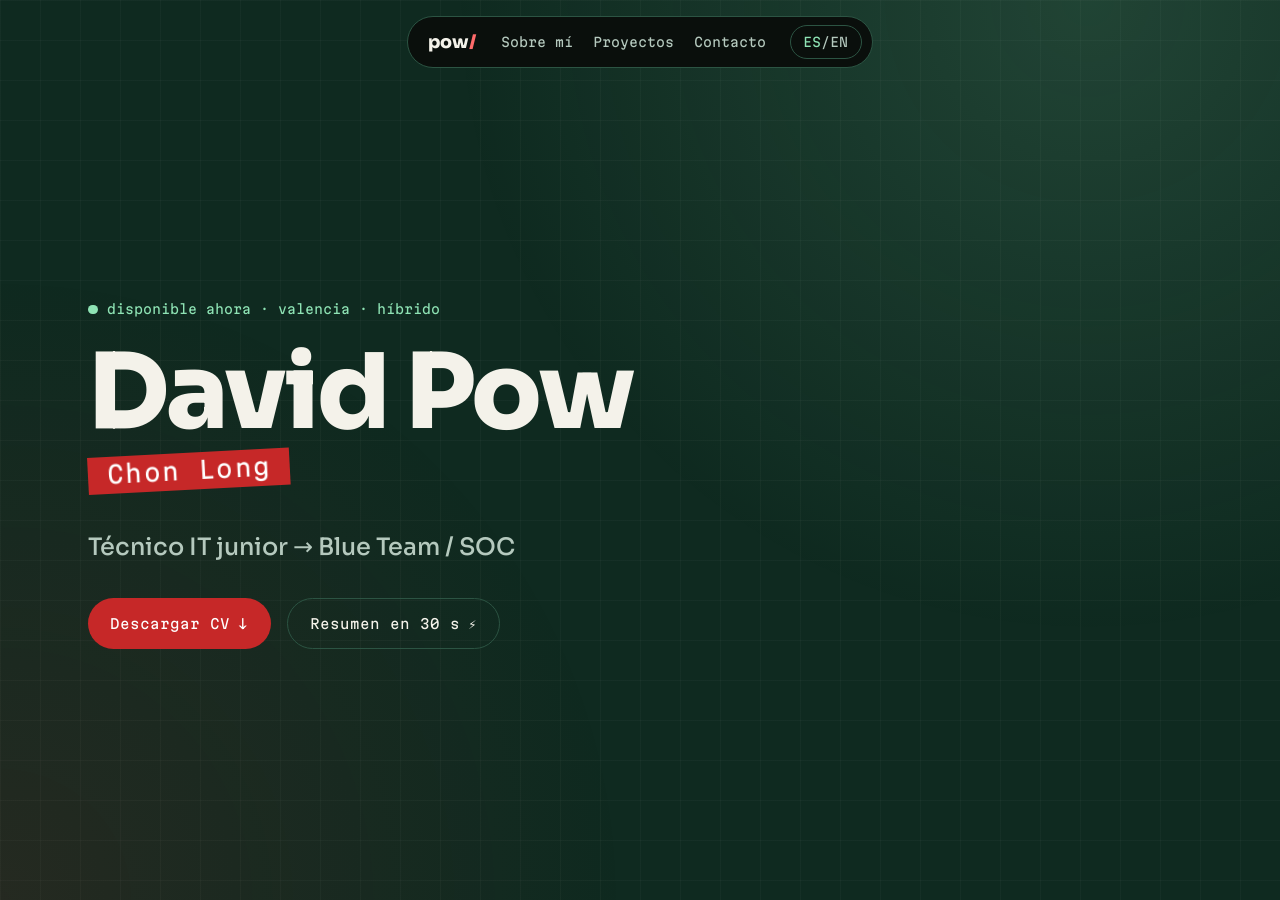
==== index.html @ 7840cd55 "Menú píldora y portada" ====
<!DOCTYPE html>
<html lang="es">
<head>
  <meta charset="utf-8">
  <meta name="viewport" content="width=device-width, initial-scale=1">
  <meta http-equiv="Content-Security-Policy"
        content="default-src 'self'; script-src 'self'; style-src 'self'; img-src 'self' data:; font-src 'self'; connect-src 'none'; object-src 'none'; base-uri 'self'; form-action 'none'; upgrade-insecure-requests">
  <meta name="referrer" content="no-referrer">

  <title>David Pow · Técnico IT junior → Blue Team / SOC</title>
  <meta name="description" content="Técnico IT junior en Valencia. Soporte, Active Directory, Microsoft 365 y copias de seguridad. Formándome en ciberseguridad para Blue Team / SOC.">
  <link rel="canonical" href="https://davidpoww.github.io/">
  <link rel="alternate" hreflang="es" href="https://davidpoww.github.io/">
  <link rel="alternate" hreflang="en" href="https://davidpoww.github.io/en/">

  <link rel="preload" href="/fonts/sora-800.woff2" as="font" type="font/woff2" crossorigin>
  <link rel="stylesheet" href="/css/styles.css">
  <script src="/js/main.js" defer></script>
</head>
<body>
  <a class="skip-link" href="#main">Saltar al contenido</a>
    <header class="site-header" id="top">
    	<nav class="nav" aria-label="Principal">
	  <a class="nav__logo" href="#top" aria-label="Inicio">pow<span>/</span></a>
	  <ul class="nav__links">
            <li><a href="#sobre-mi">Sobre mí</a></li>
            <li><a href="#proyectos">Proyectos</a></li>
            <li><a href="#contacto">Contacto</a></li>
      	  </ul>
      	  <a class="nav__lang" href="/en/" hreflang="en" aria-label="Switch to English">
            <span class="is-active">ES</span>/<span>EN</span>
      	  </a>
    	</nav>
    </header>

  <main id="main">
    <section class="hero" aria-labelledby="hero-title">
      <div class="hero__text">
        <p class="status">
          <span class="status__dot" aria-hidden="true"></span>
          disponible ahora · valencia · híbrido
        </p>

        <h1 class="hero__name" id="hero-title">
          David Pow
          <span class="hero__surname">Chon Long</span>
        </h1>

        <p class="hero__role">
          Técnico IT junior <span aria-hidden="true">→</span><span class="sr-only">, en transición a</span> Blue Team / SOC
        </p>

        <div class="hero__actions">
          <a class="btn btn--primary" href="/assets/cv/CV-David-Pow.pdf" download>
            Descargar CV <span aria-hidden="true">↓</span>
          </a>
          <a class="btn btn--ghost" href="#sobre-mi">
            Resumen en 30 s <span aria-hidden="true">⚡</span>
          </a>
        </div>
      </div>

      <div class="hero__terminal" id="terminal"><!-- Paso 7: fastfetch --></div>
    </section>
  </main>

  <footer></footer>
</body>
</html>
---- css/styles.css ----
/* ===== 1. Tipografías ===== */
@font-face { font-family: "Sora"; src: url("../fonts/sora-500.woff2") format("woff2"); font-weight: 500; font-display: swap; }
@font-face { font-family: "Sora"; src: url("../fonts/sora-700.woff2") format("woff2"); font-weight: 700; font-display: swap; }
@font-face { font-family: "Sora"; src: url("../fonts/sora-800.woff2") format("woff2"); font-weight: 800; font-display: swap; }
@font-face { font-family: "Inter"; src: url("../fonts/inter-400.woff2") format("woff2"); font-weight: 400; font-display: swap; }
@font-face { font-family: "Inter"; src: url("../fonts/inter-600.woff2") format("woff2"); font-weight: 600; font-display: swap; }
@font-face { font-family: "Martian Mono"; src: url("../fonts/martian-mono-400.woff2") format("woff2"); font-weight: 400; font-display: swap; }
@font-face { font-family: "JetBrains Mono"; src: url("../fonts/jetbrains-mono-400.woff2") format("woff2"); font-weight: 400; font-display: swap; }

/* ===== 2. Variables (paleta y fuentes) ===== */
:root {
  --bg: #0F2A20;
  --term: #0A0F0C;
  --border: #2C5443;
  --text: #F4F2EA;
  --text-2: #B5C9BE;
  --mint: #8EE3B4;
  --red: #C62828;
  --red-light: #FF6B6B;
  --ascii-shadow: #3E7A5E;

  --f-title: "Sora", system-ui, sans-serif;
  --f-label: "Martian Mono", ui-monospace, monospace;
  --f-ascii: "JetBrains Mono", ui-monospace, monospace;
  --f-body: "Inter", system-ui, sans-serif;

  --max: 72rem;
}

/* ===== 3. Reset mínimo ===== */
*, *::before, *::after { box-sizing: border-box; }
html { scroll-behavior: smooth; }
body {
  margin: 0;
  min-height: 100vh;
  background: var(--bg);
  color: var(--text);
  font-family: var(--f-body);
  font-size: 1.0625rem;
  line-height: 1.6;
}
img { max-width: 100%; display: block; }
a { color: var(--mint); }

/* ===== 4. Fondo: resplandores + cuadrícula ===== */
body::before {
  content: "";
  position: fixed;
  inset: 0;
  z-index: -1;
  pointer-events: none;
  background:
    radial-gradient(circle at 85% 0%, rgb(142 227 180 / .14), transparent 45%),
    radial-gradient(circle at 0% 100%, rgb(198 40 40 / .12), transparent 40%),
    linear-gradient(rgb(244 242 234 / .03) 1px, transparent 1px) 0 0 / 40px 40px,
    linear-gradient(90deg, rgb(244 242 234 / .03) 1px, transparent 1px) 0 0 / 40px 40px;
}

/* ===== 5. Accesibilidad ===== */
:focus-visible { outline: 2px solid var(--mint); outline-offset: 3px; }

.skip-link {
  position: absolute; left: 1rem; top: -4rem;
  background: var(--term); color: var(--text);
  padding: .6rem 1rem; border: 1px solid var(--mint); border-radius: .5rem;
  z-index: 100;
}
.skip-link:focus { top: 1rem; }

@media (prefers-reduced-motion: reduce) {
  html { scroll-behavior: auto; }
  *, *::before, *::after {
    animation-duration: .01ms !important;
    animation-iteration-count: 1 !important;
    transition-duration: .01ms !important;
  }
}

/* ===== 6. Utilidades ===== */
.sr-only {
  position: absolute; width: 1px; height: 1px;
  margin: -1px; padding: 0; overflow: hidden;
  clip: rect(0 0 0 0); white-space: nowrap; border: 0;
}
[id] { scroll-margin-top: 6rem; }

/* ===== 7. Menú píldora ===== */
.site-header {
  position: fixed; top: 1rem; left: 0; right: 0; z-index: 50;
  display: flex; justify-content: center;
  padding: 0 1rem;
}
.nav {
  display: flex; align-items: center; gap: 1.5rem;
  background: var(--term);
  border: 1px solid var(--border);
  border-radius: 999px;
  padding: .5rem .6rem .5rem 1.2rem;
  font-family: var(--f-label); font-size: .8rem;
}
.nav__logo {
  font-family: var(--f-title); font-weight: 800; font-size: 1.1rem;
  color: var(--text); text-decoration: none;
}
.nav__logo span { color: var(--red-light); }
.nav__links { display: flex; gap: 1.25rem; list-style: none; margin: 0; padding: 0; }
.nav__links a { color: var(--text-2); text-decoration: none; transition: color .2s; }
.nav__links a:hover { color: var(--red-light); }
.nav__lang {
  color: var(--text-2); text-decoration: none;
  border: 1px solid var(--border); border-radius: 999px;
  padding: .35rem .8rem; transition: border-color .2s;
}
.nav__lang .is-active { color: var(--mint); }
.nav__lang:hover { border-color: var(--red-light); }

@media (max-width: 600px) {
  .nav { gap: .8rem; font-size: .68rem; padding-left: .9rem; }
  .nav__links { gap: .8rem; }
}
@media (max-width: 420px) {
  .nav__logo { display: none; }
}

/* ===== 8. Portada ===== */
.hero {
  min-height: 100vh;
  min-height: 100svh;
  max-width: var(--max); margin: 0 auto;
  padding: 7rem 1.5rem 4rem;
  display: grid; align-items: center; gap: 3rem;
}
@media (min-width: 960px) {
  .hero { grid-template-columns: 1.1fr 1fr; }
}

.status {
  display: flex; align-items: center; gap: .6rem;
  margin: 0 0 1.5rem;
  font-family: var(--f-label); font-size: .8rem; color: var(--mint);
}
.status__dot {
  width: .6rem; height: .6rem; border-radius: 50%;
  background: var(--mint);
  animation: pulse 2s ease-in-out infinite;
}
@keyframes pulse { 50% { opacity: .3; } }

.hero__name {
  margin: 0;
  font-family: var(--f-title); font-weight: 800;
  font-size: clamp(3rem, 9vw, 6.5rem);
  line-height: .95; letter-spacing: -.03em;
}
.hero__surname {
  display: block; width: fit-content;
  margin-top: 1rem; padding: .3em .8em;
  background: var(--red); color: #fff;
  font-family: var(--f-label); font-weight: 400;
  font-size: clamp(1rem, 2.5vw, 1.5rem); letter-spacing: .05em;
  transform: rotate(-3deg); transform-origin: left;
}
.hero__role {
  margin: 2rem 0;
  font-family: var(--f-title); font-weight: 500;
  font-size: clamp(1.15rem, 2.5vw, 1.5rem);
  color: var(--text-2);
}

/* Botones */
.hero__actions { display: flex; flex-wrap: wrap; gap: 1rem; }
.btn {
  display: inline-flex; align-items: center; gap: .5rem;
  padding: .85rem 1.4rem; border-radius: 999px;
  font-family: var(--f-label); font-size: .85rem;
  text-decoration: none;
  transition: transform .2s, background-color .2s, border-color .2s, color .2s;
}
.btn:hover { transform: translateY(-2px); }
.btn--primary { background: var(--red); color: #fff; }
.btn--primary:hover { background: #A61F1F; }
.btn--ghost { border: 1px solid var(--border); color: var(--text); }
.btn--ghost:hover { border-color: var(--mint); color: var(--mint); }
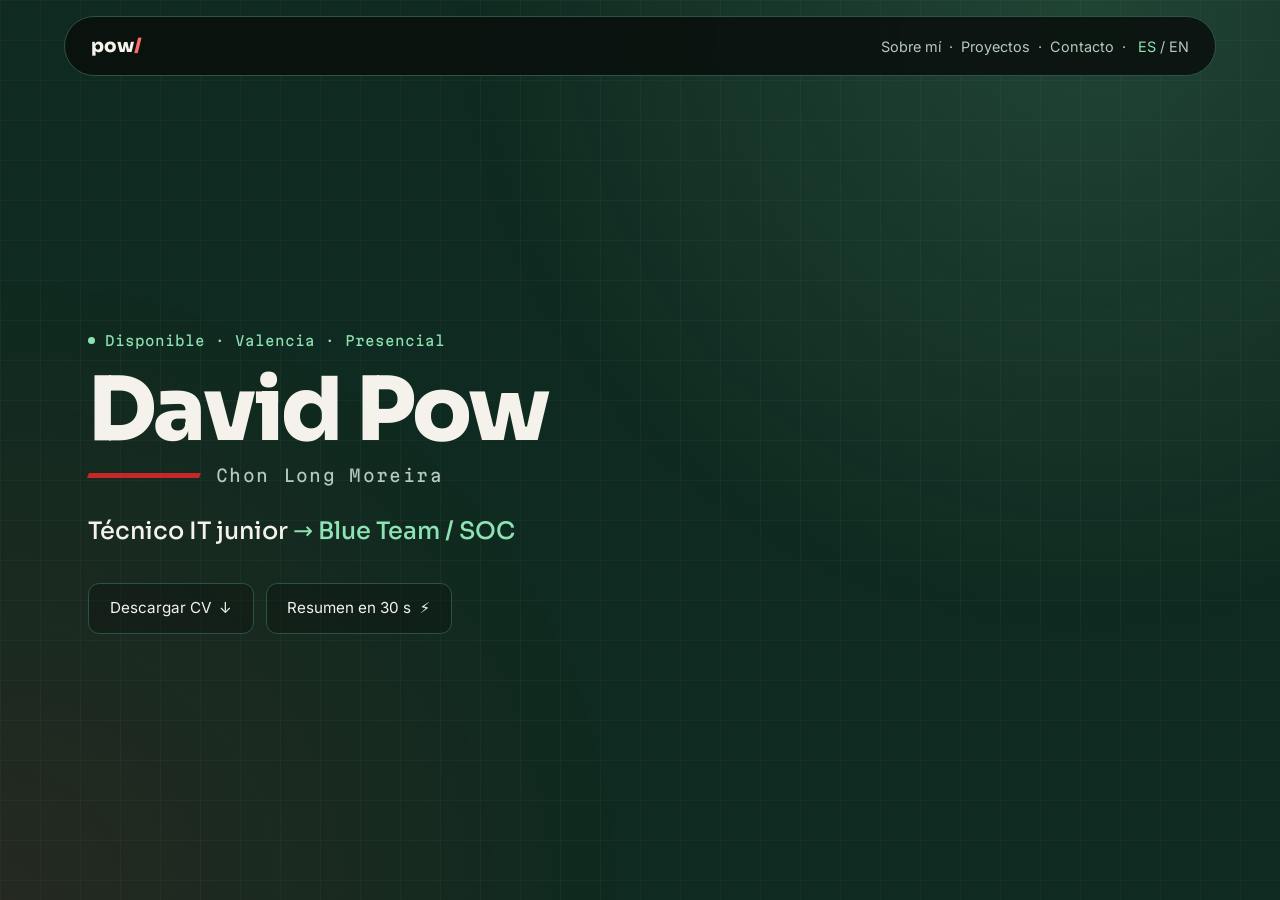
==== commit 5d4f2963: "Menú y portada según el diseño; añade Moreira" ====
--- a/index.html
+++ b/index.html
@@ -17,44 +17,45 @@
   <link rel="stylesheet" href="/css/styles.css">
   <script src="/js/main.js" defer></script>
 </head>
-<body>
-  <a class="skip-link" href="#main">Saltar al contenido</a>
-    <header class="site-header" id="top">
-    	<nav class="nav" aria-label="Principal">
-	  <a class="nav__logo" href="#top" aria-label="Inicio">pow<span>/</span></a>
-	  <ul class="nav__links">
-            <li><a href="#sobre-mi">Sobre mí</a></li>
-            <li><a href="#proyectos">Proyectos</a></li>
-            <li><a href="#contacto">Contacto</a></li>
-      	  </ul>
-      	  <a class="nav__lang" href="/en/" hreflang="en" aria-label="Switch to English">
-            <span class="is-active">ES</span>/<span>EN</span>
-      	  </a>
-    	</nav>
-    </header>
+  <header class="site-header" id="top">
+    <nav class="nav" aria-label="Principal">
+      <a class="nav__logo" href="#top" aria-label="Inicio">pow<span>/</span></a>
+      <ul class="nav__links">
+        <li><a href="#sobre-mi">Sobre mí</a></li>
+        <li><a href="#proyectos">Proyectos</a></li>
+        <li><a href="#contacto">Contacto</a></li>
+        <li>
+          <a class="nav__lang" href="/en/" hreflang="en" aria-label="Switch to English">
+            <span class="is-active">ES</span> / EN
+          </a>
+        </li>
+      </ul>
+    </nav>
+  </header>
 
   <main id="main">
     <section class="hero" aria-labelledby="hero-title">
       <div class="hero__text">
         <p class="status">
           <span class="status__dot" aria-hidden="true"></span>
-          disponible ahora · valencia · híbrido
+          Disponible · Valencia · Presencial
         </p>
 
         <h1 class="hero__name" id="hero-title">
           David Pow
-          <span class="hero__surname">Chon Long</span>
+          <span class="hero__surname">Chon Long Moreira</span>
         </h1>
 
         <p class="hero__role">
-          Técnico IT junior <span aria-hidden="true">→</span><span class="sr-only">, en transición a</span> Blue Team / SOC
+          Técnico IT junior
+          <span class="hero__accent"><span aria-hidden="true">→</span><span class="sr-only">, en transición a</span> Blue Team / SOC</span>
         </p>
 
         <div class="hero__actions">
-          <a class="btn btn--primary" href="/assets/cv/CV-David-Pow.pdf" download>
+          <a class="btn" href="/assets/cv/CV-David-Pow.pdf" download>
             Descargar CV <span aria-hidden="true">↓</span>
           </a>
-          <a class="btn btn--ghost" href="#sobre-mi">
+          <a class="btn" href="#sobre-mi">
             Resumen en 30 s <span aria-hidden="true">⚡</span>
           </a>
         </div>
@@ -63,7 +64,6 @@
       <div class="hero__terminal" id="terminal"><!-- Paso 7: fastfetch --></div>
     </section>
   </main>
-
   <footer></footer>
 </body>
 </html>
--- a/css/styles.css
+++ b/css/styles.css
@@ -84,63 +84,58 @@
 }
 [id] { scroll-margin-top: 6rem; }
 
-/* ===== 7. Menú píldora ===== */
+/* ===== 7. Menú ===== */
 .site-header {
   position: fixed; top: 1rem; left: 0; right: 0; z-index: 50;
-  display: flex; justify-content: center;
-  padding: 0 1rem;
+  padding: 0 1.5rem;
 }
 .nav {
-  display: flex; align-items: center; gap: 1.5rem;
-  background: var(--term);
+  max-width: var(--max); margin: 0 auto;
+  display: flex; align-items: center; justify-content: space-between;
+  background: rgb(10 15 12 / .85);
+  backdrop-filter: blur(8px);
   border: 1px solid var(--border);
   border-radius: 999px;
-  padding: .5rem .6rem .5rem 1.2rem;
-  font-family: var(--f-label); font-size: .8rem;
+  padding: .9rem 1.6rem;
+  font-size: .9rem;
 }
 .nav__logo {
-  font-family: var(--f-title); font-weight: 800; font-size: 1.1rem;
+  font-family: var(--f-title); font-weight: 800; font-size: 1.15rem;
   color: var(--text); text-decoration: none;
 }
 .nav__logo span { color: var(--red-light); }
-.nav__links { display: flex; gap: 1.25rem; list-style: none; margin: 0; padding: 0; }
+
+.nav__links { display: flex; align-items: center; list-style: none; margin: 0; padding: 0; }
+.nav__links li + li::before {
+  content: "·"; margin: 0 .5rem; color: var(--text-2);
+}
 .nav__links a { color: var(--text-2); text-decoration: none; transition: color .2s; }
 .nav__links a:hover { color: var(--red-light); }
-.nav__lang {
-  color: var(--text-2); text-decoration: none;
-  border: 1px solid var(--border); border-radius: 999px;
-  padding: .35rem .8rem; transition: border-color .2s;
-}
 .nav__lang .is-active { color: var(--mint); }
-.nav__lang:hover { border-color: var(--red-light); }
 
-@media (max-width: 600px) {
-  .nav { gap: .8rem; font-size: .68rem; padding-left: .9rem; }
-  .nav__links { gap: .8rem; }
-}
-@media (max-width: 420px) {
-  .nav__logo { display: none; }
+@media (max-width: 480px) {
+  .site-header { padding: 0 .75rem; }
+  .nav { padding: .75rem 1rem; font-size: .75rem; }
+  .nav__links li + li::before { margin: 0 .3rem; }
 }
 
 /* ===== 8. Portada ===== */
 .hero {
-  min-height: 100vh;
-  min-height: 100svh;
   max-width: var(--max); margin: 0 auto;
-  padding: 7rem 1.5rem 4rem;
-  display: grid; align-items: center; gap: 3rem;
+  padding: 8rem 1.5rem 4rem;
+  display: grid; gap: 2.5rem;
 }
-@media (min-width: 960px) {
-  .hero { grid-template-columns: 1.1fr 1fr; }
+@media (min-width: 1100px) {
+  .hero { grid-template-columns: 1fr 1fr; align-items: center; min-height: 100svh; }
 }
 
 .status {
   display: flex; align-items: center; gap: .6rem;
-  margin: 0 0 1.5rem;
-  font-family: var(--f-label); font-size: .8rem; color: var(--mint);
+  margin: 0 0 1rem;
+  font-family: var(--f-label); font-size: .85rem; color: var(--mint);
 }
 .status__dot {
-  width: .6rem; height: .6rem; border-radius: 50%;
+  width: .45rem; height: .45rem; border-radius: 50%;
   background: var(--mint);
   animation: pulse 2s ease-in-out infinite;
 }
@@ -149,35 +144,44 @@
 .hero__name {
   margin: 0;
   font-family: var(--f-title); font-weight: 800;
-  font-size: clamp(3rem, 9vw, 6.5rem);
-  line-height: .95; letter-spacing: -.03em;
+  font-size: clamp(3rem, 8vw, 5.5rem);
+  line-height: 1; letter-spacing: -.03em;
 }
 .hero__surname {
-  display: block; width: fit-content;
-  margin-top: 1rem; padding: .3em .8em;
-  background: var(--red); color: #fff;
+  display: flex; align-items: center; gap: 1rem;
+  margin-top: .75rem;
   font-family: var(--f-label); font-weight: 400;
-  font-size: clamp(1rem, 2.5vw, 1.5rem); letter-spacing: .05em;
-  transform: rotate(-3deg); transform-origin: left;
-}
-.hero__role {
-  margin: 2rem 0;
-  font-family: var(--f-title); font-weight: 500;
-  font-size: clamp(1.15rem, 2.5vw, 1.5rem);
+  font-size: clamp(.85rem, 1.6vw, 1.05rem);
+  letter-spacing: .08em;
   color: var(--text-2);
 }
+.hero__surname::before {
+  content: "";
+  flex-shrink: 0;
+  width: 7rem; height: .3rem;
+  background: var(--red);
+  transform: skewX(-20deg);
+}
+
+.hero__role {
+  margin: 1.75rem 0 2rem;
+  font-family: var(--f-title); font-weight: 500;
+  font-size: clamp(1.15rem, 2.2vw, 1.5rem);
+}
+.hero__accent { color: var(--mint); }
 
 /* Botones */
-.hero__actions { display: flex; flex-wrap: wrap; gap: 1rem; }
+.hero__actions { display: flex; flex-wrap: wrap; gap: .75rem; }
 .btn {
   display: inline-flex; align-items: center; gap: .5rem;
-  padding: .85rem 1.4rem; border-radius: 999px;
-  font-family: var(--f-label); font-size: .85rem;
+  padding: .8rem 1.3rem;
+  border: 1px solid var(--border); border-radius: .7rem;
+  background: rgb(10 15 12 / .35);
+  color: var(--text);
+  font-weight: 500; font-size: .95rem;
   text-decoration: none;
-  transition: transform .2s, background-color .2s, border-color .2s, color .2s;
+  transition: transform .2s, border-color .2s, color .2s;
 }
-.btn:hover { transform: translateY(-2px); }
-.btn--primary { background: var(--red); color: #fff; }
-.btn--primary:hover { background: #A61F1F; }
-.btn--ghost { border: 1px solid var(--border); color: var(--text); }
-.btn--ghost:hover { border-color: var(--mint); color: var(--mint); }
+.btn:hover { transform: translateY(-2px); border-color: var(--mint); color: var(--mint); }
+.btn--primary { background: var(--red); border-color: var(--red); color: #fff; }
+.btn--primary:hover { background: #A61F1F; color: #fff; }
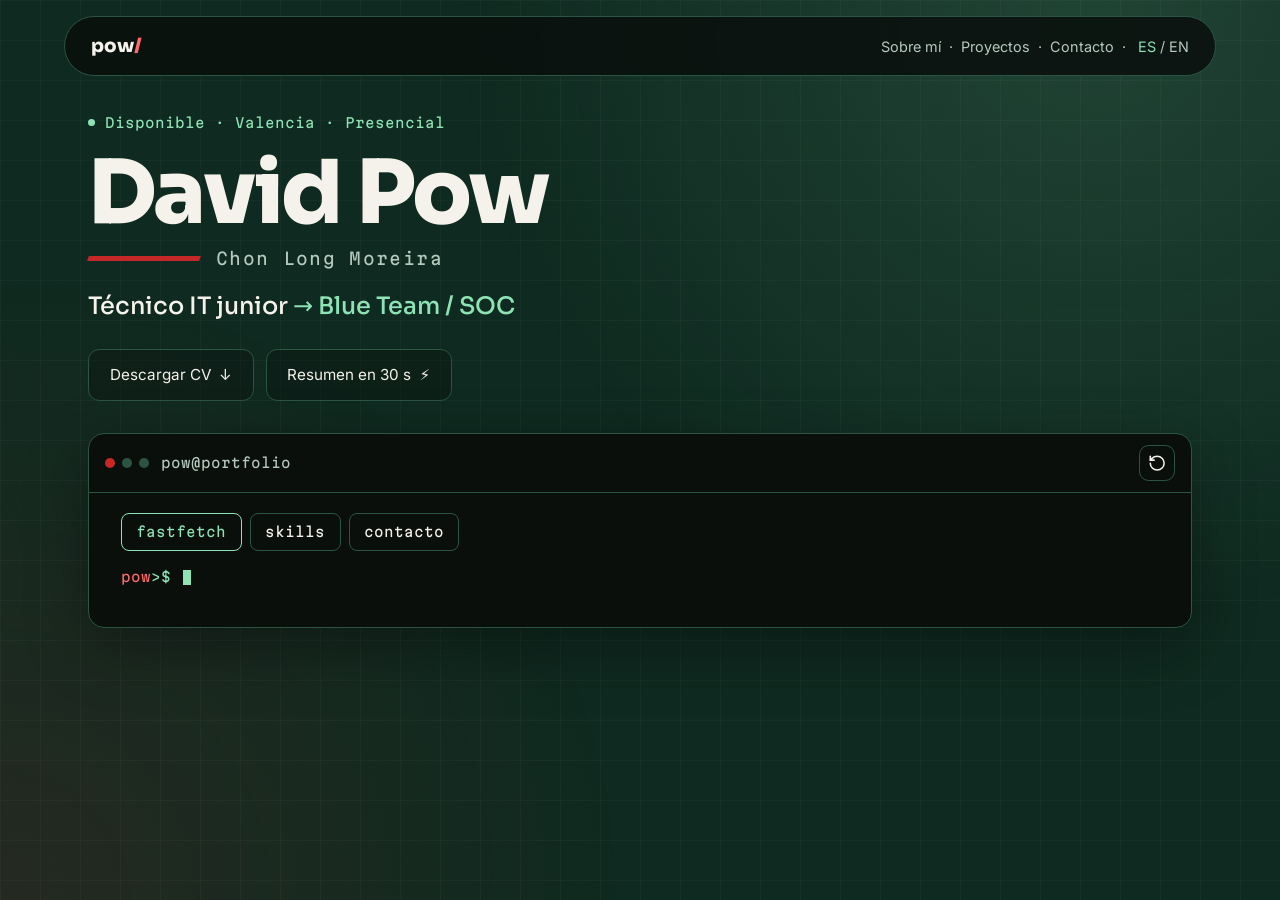
==== commit 7ac0f411: "Terminal limpia: arregla panel de contacto y prompt pow>$" ====
--- a/index.html
+++ b/index.html
@@ -60,8 +60,79 @@
           </a>
         </div>
       </div>
+      <div class="hero__terminal" id="terminal">
+        <div class="term" role="region" aria-label="Terminal con mi ficha">
+          <div class="term__bar">
+            <span class="term__dots" aria-hidden="true"><span></span><span></span><span></span></span>
+            <span class="term__title">pow@portfolio</span>
+            <button class="term__replay" type="button" aria-label="Repetir animación" title="Repetir">
+              <svg viewBox="0 0 24 24" aria-hidden="true" focusable="false">
+                <path d="M3 12a9 9 0 1 0 9-9 9.75 9.75 0 0 0-6.74 2.74L3 8"/>
+                <path d="M3 3v5h5"/>
+              </svg>
+            </button>
+          </div>
 
-      <div class="hero__terminal" id="terminal"><!-- Paso 7: fastfetch --></div>
+          <div class="term__body">
+            <div class="term__tabs">
+              <button class="term__tab" type="button" data-cmd="fastfetch" aria-pressed="true">fastfetch</button>
+              <button class="term__tab" type="button" data-cmd="skills" aria-pressed="false">skills</button>
+              <button class="term__tab" type="button" data-cmd="contacto" aria-pressed="false">contacto</button>
+            </div>
+
+            <p class="term__prompt"><span aria-hidden="true"><span class="term__ps1">pow</span>&gt;$</span> <span class="term__cmd">fastfetch</span><span class="term__cursor" aria-hidden="true"></span></p>
+
+            <!-- Panel 1: fastfetch -->
+            <div class="term__panel term__ff" data-panel="fastfetch">
+<pre class="term__ascii" aria-hidden="true">██████╗  ██████╗ ██╗    ██╗
+██╔══██╗██╔═══██╗██║    ██║
+██████╔╝██║   ██║██║ █╗ ██║
+██╔═══╝ ██║   ██║██║███╗██║
+██║     ╚██████╔╝╚███╔███╔╝
+╚═╝      ╚═════╝  ╚══╝╚══╝</pre>
+              <div class="term__info">
+                <p class="term__host"><span class="u">david</span>@<span class="h">pow</span></p>
+                <dl>
+                  <div><dt>Nombre</dt><dd>David Pow Chon&nbsp;Long&nbsp;Moreira</dd></div>
+                  <div><dt>Rol</dt><dd>Técnico IT junior&nbsp;→ Blue&nbsp;Team&nbsp;/&nbsp;SOC</dd></div>
+                  <div><dt>Ubicación</dt><dd>Valencia, España</dd></div>
+                  <div><dt>Estado</dt><dd>Disponible</dd></div>
+                  <div><dt>Modalidad</dt><dd>Presencial</dd></div>
+                  <div><dt>Uptime IT</dt><dd>6&nbsp;meses en producción</dd></div>
+                  <div><dt>Stack</dt><dd>AD&nbsp;· M365&nbsp;· Linux&nbsp;· Redes&nbsp;· Odoo</dd></div>
+                  <div><dt>Formación</dt><dd>Máster Ciberseguridad (en&nbsp;curso)</dd></div>
+                  <div><dt>Certs</dt><dd>LPI Essentials (en&nbsp;preparación)</dd></div>
+                  <div><dt>Idiomas</dt><dd>ES&nbsp;nativo&nbsp;· EN&nbsp;B1–B2</dd></div>
+                </dl>
+                <div class="term__colors" aria-hidden="true">
+                  <span></span><span></span><span></span><span></span><span></span><span></span><span></span>
+                </div>
+              </div>
+            </div>
+
+            <!-- Panel 2: skills -->
+            <div class="term__panel" data-panel="skills" hidden>
+              <dl>
+                <div><dt>Sistemas</dt><dd>Windows&nbsp;· Linux&nbsp;· Active&nbsp;Directory&nbsp;· GPO&nbsp;· M365</dd></div>
+                <div><dt>Backups</dt><dd>Veeam&nbsp;· Syncovery</dd></div>
+                <div><dt>Redes</dt><dd>TCP/IP&nbsp;· DNS&nbsp;· DHCP&nbsp;· VLSM&nbsp;· Wireshark</dd></div>
+                <div><dt>Seguridad</dt><dd>Sophos&nbsp;· Firewalls&nbsp;· OpenVPN&nbsp;· Nmap&nbsp;· Logs&nbsp;· Hardening</dd></div>
+                <div><dt>Scripting</dt><dd>Bash&nbsp;· PowerShell</dd></div>
+                <div><dt>Ticketing</dt><dd>Odoo</dd></div>
+              </dl>
+            </div>
+
+            <!-- Panel 3: contacto -->
+            <div class="term__panel" data-panel="contacto" hidden>
+              <ul class="term__links">
+                <li><a href="https://www.linkedin.com/in/davidpow" target="_blank" rel="noopener noreferrer">→ LinkedIn</a></li>
+                <li><a href="https://github.com/Davidpoww" target="_blank" rel="noopener noreferrer">→ GitHub</a></li>
+                <li><a href="https://cyber-profile.com/u/davidpoww" target="_blank" rel="noopener noreferrer">→ CyberProfile</a></li>
+              </ul>
+            </div>
+          </div>
+        </div>
+      </div>
     </section>
   </main>
   <footer></footer>
--- a/css/styles.css
+++ b/css/styles.css
@@ -84,6 +84,12 @@
 }
 [id] { scroll-margin-top: 6rem; }
 
+[hidden] { display: none !important; }
+
+h1, h2, h3, h4, .btn { text-wrap: balance; }
+p, li, blockquote, figcaption { text-wrap: pretty; }
+
+
 /* ===== 7. Menú ===== */
 .site-header {
   position: fixed; top: 1rem; left: 0; right: 0; z-index: 50;
@@ -122,11 +128,8 @@
 /* ===== 8. Portada ===== */
 .hero {
   max-width: var(--max); margin: 0 auto;
-  padding: 8rem 1.5rem 4rem;
-  display: grid; gap: 2.5rem;
-}
-@media (min-width: 1100px) {
-  .hero { grid-template-columns: 1fr 1fr; align-items: center; min-height: 100svh; }
+  padding: 7rem 1.5rem 3rem;
+  display: grid; gap: 2rem;
 }
 
 .status {
@@ -164,7 +167,7 @@
 }
 
 .hero__role {
-  margin: 1.75rem 0 2rem;
+  margin: 1.25rem 0 1.5rem;
   font-family: var(--f-title); font-weight: 500;
   font-size: clamp(1.15rem, 2.2vw, 1.5rem);
 }
@@ -185,3 +188,134 @@
 .btn:hover { transform: translateY(-2px); border-color: var(--mint); color: var(--mint); }
 .btn--primary { background: var(--red); border-color: var(--red); color: #fff; }
 .btn--primary:hover { background: #A61F1F; color: #fff; }
+
+/* ===== 9. Terminal ===== */
+.term {
+  background: var(--term);
+  border: 1px solid var(--border); border-radius: 1rem;
+  overflow: hidden;
+  font-family: var(--f-label); font-size: .8rem;
+  box-shadow: 0 20px 60px rgb(0 0 0 / .35);
+}
+
+/* Barra superior */
+.term__bar {
+  display: flex; align-items: center; gap: .75rem;
+  padding: .7rem 1rem;
+  border-bottom: 1px solid var(--border);
+}
+.term__dots { display: flex; gap: .4rem; }
+.term__dots span { width: .65rem; height: .65rem; border-radius: 50%; background: var(--border); }
+.term__dots span:first-child { background: var(--red); }
+.term__title { flex: 1; color: var(--text-2); }
+
+/* Botones de la terminal */
+.term__replay,
+.term__tab {
+  font: inherit; color: var(--text);
+  background: transparent;
+  border: 1px solid var(--border); border-radius: .5rem;
+  cursor: pointer;
+  transition: border-color .2s, color .2s;
+}
+.term__replay {
+  display: grid; place-items: center;
+  width: 2.25rem; height: 2.25rem; padding: 0;
+  border-radius: .6rem;
+}
+.term__replay svg {
+  width: 1.15rem; height: 1.15rem;
+  fill: none; stroke: currentColor;
+  stroke-width: 2; stroke-linecap: round; stroke-linejoin: round;
+  transition: transform .45s ease;
+}
+.term__replay:hover svg { transform: rotate(-180deg); }
+.term__tab { font-size: .85rem; padding: .45rem .9rem; }
+.term__replay:hover,
+.term__tab:hover,
+.term__tab[aria-pressed="true"] { border-color: var(--mint); color: var(--mint); }
+
+/* Cuerpo */
+.term__body { padding: 1rem 1.25rem 1.25rem; }
+.term__tabs { display: flex; flex-wrap: wrap; gap: .5rem; margin-bottom: .9rem; }
+
+.term__prompt { margin: 0 0 1rem; }
+.term__prompt > span:first-child { color: var(--mint); }
+.term__ps1 { color: var(--red-light); }
+.term__cursor {
+  display: inline-block; width: .55em; height: 1.1em;
+  margin-left: .15em; vertical-align: text-bottom;
+  background: var(--mint);
+  animation: blink 1s steps(1) infinite;
+}
+@keyframes blink { 50% { opacity: 0; } }
+
+/* Panel fastfetch: ASCII + datos */
+.term__ff { display: grid; grid-template-columns: auto 1fr; gap: 1.5rem; align-items: start; }
+.term__ascii {
+  margin: 0;
+  font-family: var(--f-ascii); font-size: .62rem; line-height: 1.1;
+  color: var(--mint);
+}
+.term__ascii .fill  { color: var(--mint); }
+.term__ascii .shade { color: var(--ascii-shadow); }
+
+.term__host { margin: 0; }
+.term__host .u { color: var(--mint); }
+.term__host .h { color: var(--red-light); }
+.term__host::after {
+  content: ""; display: block;
+  width: 6rem; height: 1px; margin: .5rem 0 .6rem;
+  background: var(--border);
+}
+
+.term dl { margin: 0; display: grid; gap: .3rem; }
+.term dt, .term dd { display: inline; }
+.term dt { color: var(--mint); }
+.term dt::after { content: ":"; }
+.term dd { margin: 0 0 0 .5ch; }
+.term dl div { text-wrap: balance; }
+
+
+.term__colors { display: flex; gap: .25rem; margin-top: .9rem; }
+.term__colors span { width: 1.1rem; height: .8rem; border: 1px solid var(--border); }
+.term__colors span:nth-child(1) { background: var(--bg); }
+.term__colors span:nth-child(2) { background: var(--ascii-shadow); }
+.term__colors span:nth-child(3) { background: var(--mint); }
+.term__colors span:nth-child(4) { background: var(--red); }
+.term__colors span:nth-child(5) { background: var(--red-light); }
+.term__colors span:nth-child(6) { background: var(--text); }
+.term__colors span:nth-child(7) { background: var(--term); }
+
+/* Panel contacto */
+.term__links { list-style: none; margin: 0; padding: 0; display: grid; gap: .4rem; }
+.term__links a { color: var(--mint); }
+.term__links a:hover { color: var(--red-light); }
+
+/* Pantallas anchas: datos en 2 columnas para que todo quepa sin scroll */
+@media (min-width: 900px) {
+  .term { font-size: .85rem; }
+  .term__tab { font-size: .85rem; }
+  .term__body { padding: 1.25rem 2rem 1.5rem; }
+  .term__ff { gap: 2.5rem; }
+  .term__ascii { font-size: .8rem; }
+  .term dl { display: block; columns: 2; column-gap: 2rem; }
+  .term dl div { break-inside: avoid; margin-bottom: .45rem; }
+}
+
+/* Animación: cada línea aparece una tras otra */
+.term__line {
+  opacity: 0;
+  transform: translateY(6px);
+  animation: print .35s ease-out forwards;
+  animation-delay: calc(var(--i) * 55ms);
+}
+@keyframes print {
+  to { opacity: 1; transform: none; }
+}
+
+/* Móvil: sin ASCII, solo datos */
+@media (max-width: 600px) {
+  .term__ff { grid-template-columns: 1fr; }
+  .term__ascii { display: none; }
+}
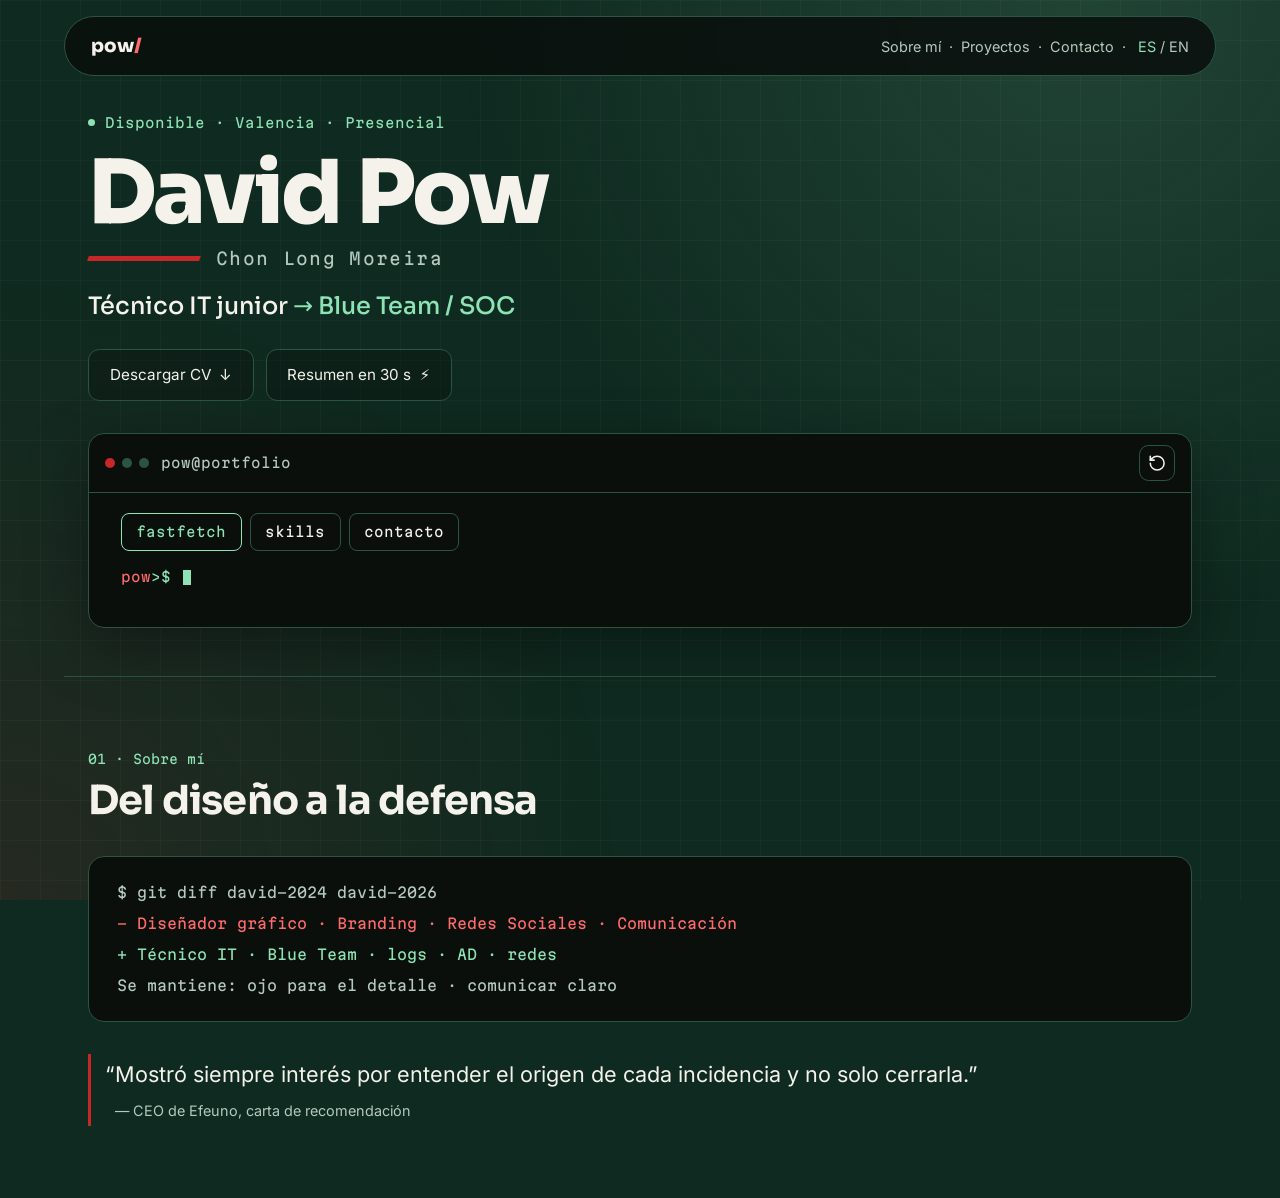
==== commit c4391013: "Cursor: arregla desplazamiento al crecer y oculta el cursor del sistema" ====
--- a/index.html
+++ b/index.html
@@ -134,6 +134,24 @@
         </div>
       </div>
     </section>
+    <section class="section" id="sobre-mi" aria-labelledby="sobre-mi-title">
+      <p class="section__label">01 · Sobre mí</p>
+      <h2 class="section__title" id="sobre-mi-title">Del diseño a&nbsp;la&nbsp;defensa</h2>
+
+      <div class="diff" role="group" aria-label="Mi cambio de perfil, en formato git diff">
+        <p class="diff__cmd"><span aria-hidden="true">$ </span>git diff david-2024 david-2026</p>
+        <p class="diff__line diff__line--del"><span aria-hidden="true">- </span><del>Diseñador gráfico&nbsp;· Branding&nbsp;· Redes Sociales&nbsp;· Comunicación</del></p>
+        <p class="diff__line diff__line--add"><span aria-hidden="true">+ </span><ins>Técnico IT&nbsp;· Blue&nbsp;Team&nbsp;· logs&nbsp;· AD&nbsp;· redes</ins></p>
+        <p class="diff__line diff__line--keep">Se mantiene: ojo para el&nbsp;detalle&nbsp;· comunicar&nbsp;claro</p>
+      </div>
+
+      <figure class="quote">
+        <blockquote>
+          <p>“Mostró siempre interés por entender el origen de cada incidencia y no&nbsp;solo&nbsp;cerrarla.”</p>
+        </blockquote>
+        <figcaption>— CEO de Efeuno, carta&nbsp;de&nbsp;recomendación</figcaption>
+      </figure>
+    </section>
   </main>
   <footer></footer>
 </body>
--- a/css/styles.css
+++ b/css/styles.css
@@ -319,3 +319,82 @@
   .term__ff { grid-template-columns: 1fr; }
   .term__ascii { display: none; }
 }
+
+/* ===== 10. Secciones ===== */
+.section {
+  max-width: var(--max); margin: 0 auto;
+  padding: 4.5rem 1.5rem;
+  border-top: 1px solid var(--border);
+}
+.section__label {
+  margin: 0 0 .5rem;
+  font-family: var(--f-label); font-size: .8rem; color: var(--mint);
+}
+.section__title {
+  margin: 0 0 2rem;
+  font-family: var(--f-title); font-weight: 700;
+  font-size: clamp(1.75rem, 4vw, 2.5rem);
+  line-height: 1.15; letter-spacing: -.02em;
+}
+
+/* Bloque git diff */
+.diff {
+  background: var(--term);
+  border: 1px solid var(--border); border-radius: 1rem;
+  padding: 1.5rem 1.75rem;
+  font-family: var(--f-label); font-size: .9rem; line-height: 1.6;
+}
+.diff p { margin: 0 0 .5rem; }
+.diff p:last-child { margin: 0; }
+.diff__line { padding-left: 2ch; text-indent: -2ch; }
+.diff__cmd, .diff__line--keep { color: var(--text-2); }
+.diff__line--del { color: var(--red-light); }
+.diff__line--add { color: var(--mint); }
+.diff del, .diff ins { text-decoration: none; }
+
+/* Cita */
+.quote {
+  margin: 2rem 0 0;
+  padding: .25rem 0 .25rem 1.5rem;
+  border-left: 3px solid var(--red);
+}
+.quote blockquote { margin: 0; }
+.quote p {
+  margin: 0;
+  font-size: clamp(1.1rem, 2vw, 1.35rem); line-height: 1.5;
+  text-indent: -.45em;
+}
+.quote figcaption { margin-top: .5rem; font-size: .9rem; color: var(--text-2); }
+
+/* ===== 11. Cursor personalizado ===== */
+.cursor-ring,
+.cursor-dot {
+  position: fixed; top: 0; left: 0; z-index: 9999;
+  pointer-events: none;
+  border-radius: 50%;
+  opacity: 0;
+  transition: opacity .2s, scale .25s ease, border-color .25s, background-color .25s;
+}
+.has-cursor .cursor-ring,
+.has-cursor .cursor-dot { opacity: 1; }
+
+.cursor-ring {
+  width: 2.25rem; height: 2.25rem;
+  margin: -1.125rem 0 0 -1.125rem;
+  border: 1.5px solid var(--mint);
+}
+.cursor-dot {
+  width: .35rem; height: .35rem;
+  margin: -.175rem 0 0 -.175rem;
+  background: var(--mint);
+}
+
+.cursor-ring.is-hover {
+  scale: 1.6;
+  border-color: var(--red-light);
+  background-color: rgb(255 107 107 / .08);
+}
+.cursor-ring.is-hover + .cursor-dot { background: var(--red-light); }
+
+.has-cursor,
+.has-cursor * { cursor: none !important; }
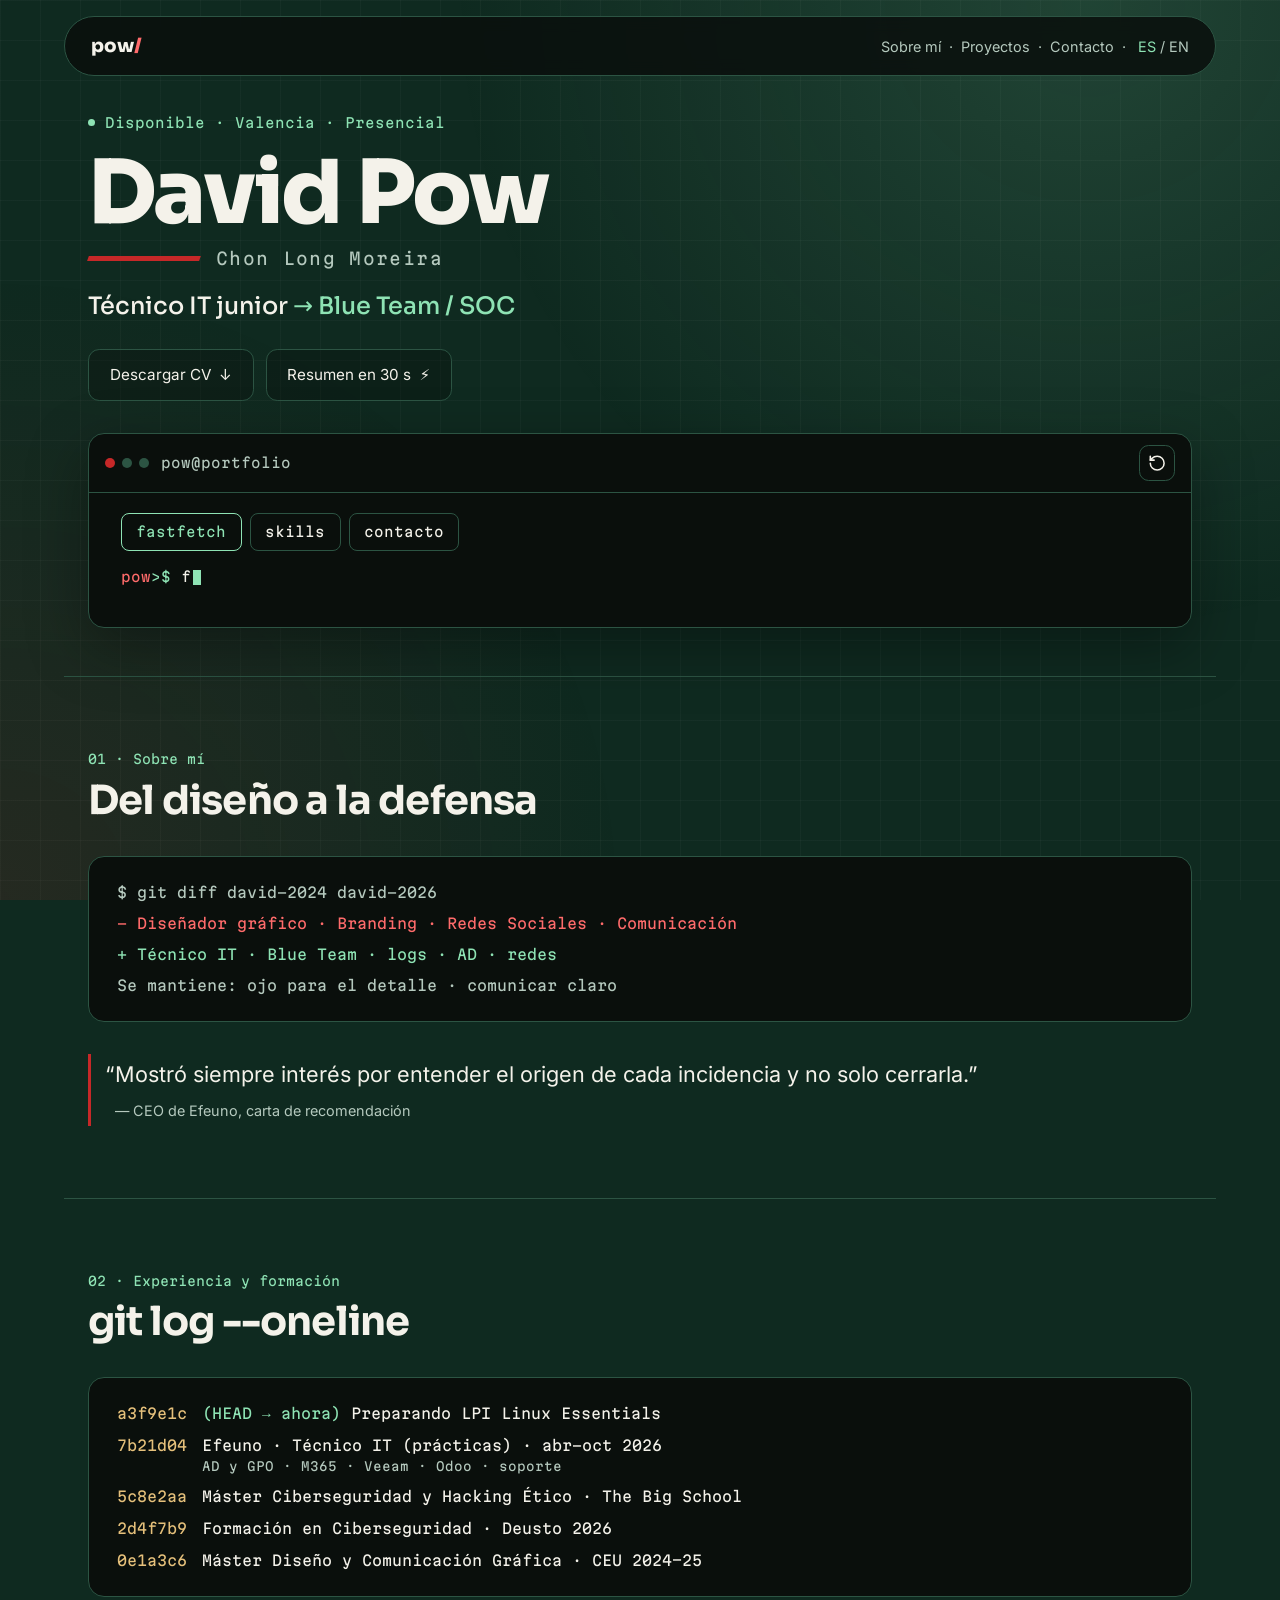
==== commit f7c18a3a: "Sección Experiencia y formación en formato git log" ====
--- a/index.html
+++ b/index.html
@@ -152,6 +152,34 @@
         <figcaption>— CEO de Efeuno, carta&nbsp;de&nbsp;recomendación</figcaption>
       </figure>
     </section>
+    <section class="section" id="experiencia" aria-labelledby="experiencia-title">
+      <p class="section__label">02 · Experiencia y formación</p>
+      <h2 class="section__title" id="experiencia-title">git&nbsp;log&nbsp;--oneline</h2>
+
+      <ol class="log">
+        <li>
+          <span class="log__hash" aria-hidden="true">a3f9e1c</span>
+          <span class="log__msg"><span class="log__head">(HEAD&nbsp;→&nbsp;ahora)</span> Preparando LPI Linux&nbsp;Essentials</span>
+        </li>
+        <li>
+          <span class="log__hash" aria-hidden="true">7b21d04</span>
+          <span class="log__msg">Efeuno&nbsp;· Técnico IT (prácticas)&nbsp;· abr–oct&nbsp;2026</span>
+          <span class="log__detail">AD y GPO&nbsp;· M365&nbsp;· Veeam&nbsp;· Odoo&nbsp;· soporte</span>
+        </li>
+        <li>
+          <span class="log__hash" aria-hidden="true">5c8e2aa</span>
+          <span class="log__msg">Máster Ciberseguridad y Hacking Ético&nbsp;· The&nbsp;Big&nbsp;School</span>
+        </li>
+        <li>
+          <span class="log__hash" aria-hidden="true">2d4f7b9</span>
+          <span class="log__msg">Formación en Ciberseguridad&nbsp;· Deusto&nbsp;2026</span>
+        </li>
+        <li>
+          <span class="log__hash" aria-hidden="true">0e1a3c6</span>
+          <span class="log__msg">Máster Diseño y Comunicación Gráfica&nbsp;· CEU&nbsp;2024–25</span>
+        </li>
+      </ol>
+    </section>
   </main>
   <footer></footer>
 </body>
--- a/css/styles.css
+++ b/css/styles.css
@@ -18,6 +18,7 @@
   --red: #C62828;
   --red-light: #FF6B6B;
   --ascii-shadow: #3E7A5E;
+  --hash: #E5C07B;
 
   --f-title: "Sora", system-ui, sans-serif;
   --f-label: "Martian Mono", ui-monospace, monospace;
@@ -398,3 +399,29 @@
 
 .has-cursor,
 .has-cursor * { cursor: none !important; }
+
+
+/* ===== 12. git log ===== */
+.log {
+  list-style: none; margin: 0;
+  padding: 1.5rem 1.75rem;
+  background: var(--term);
+  border: 1px solid var(--border); border-radius: 1rem;
+  font-family: var(--f-label); font-size: .9rem; line-height: 1.6;
+  display: grid; gap: .55rem;
+}
+.log li {
+  display: grid;
+  grid-template-columns: auto 1fr;
+  column-gap: 1.5ch;
+}
+.log__hash { color: var(--hash); }
+.log__head { color: var(--mint); }
+.log__detail {
+  grid-column: 2;
+  color: var(--text-2); font-size: .85em;
+}
+
+@media (max-width: 600px) {
+  .log { padding: 1.25rem; font-size: .8rem; }
+}
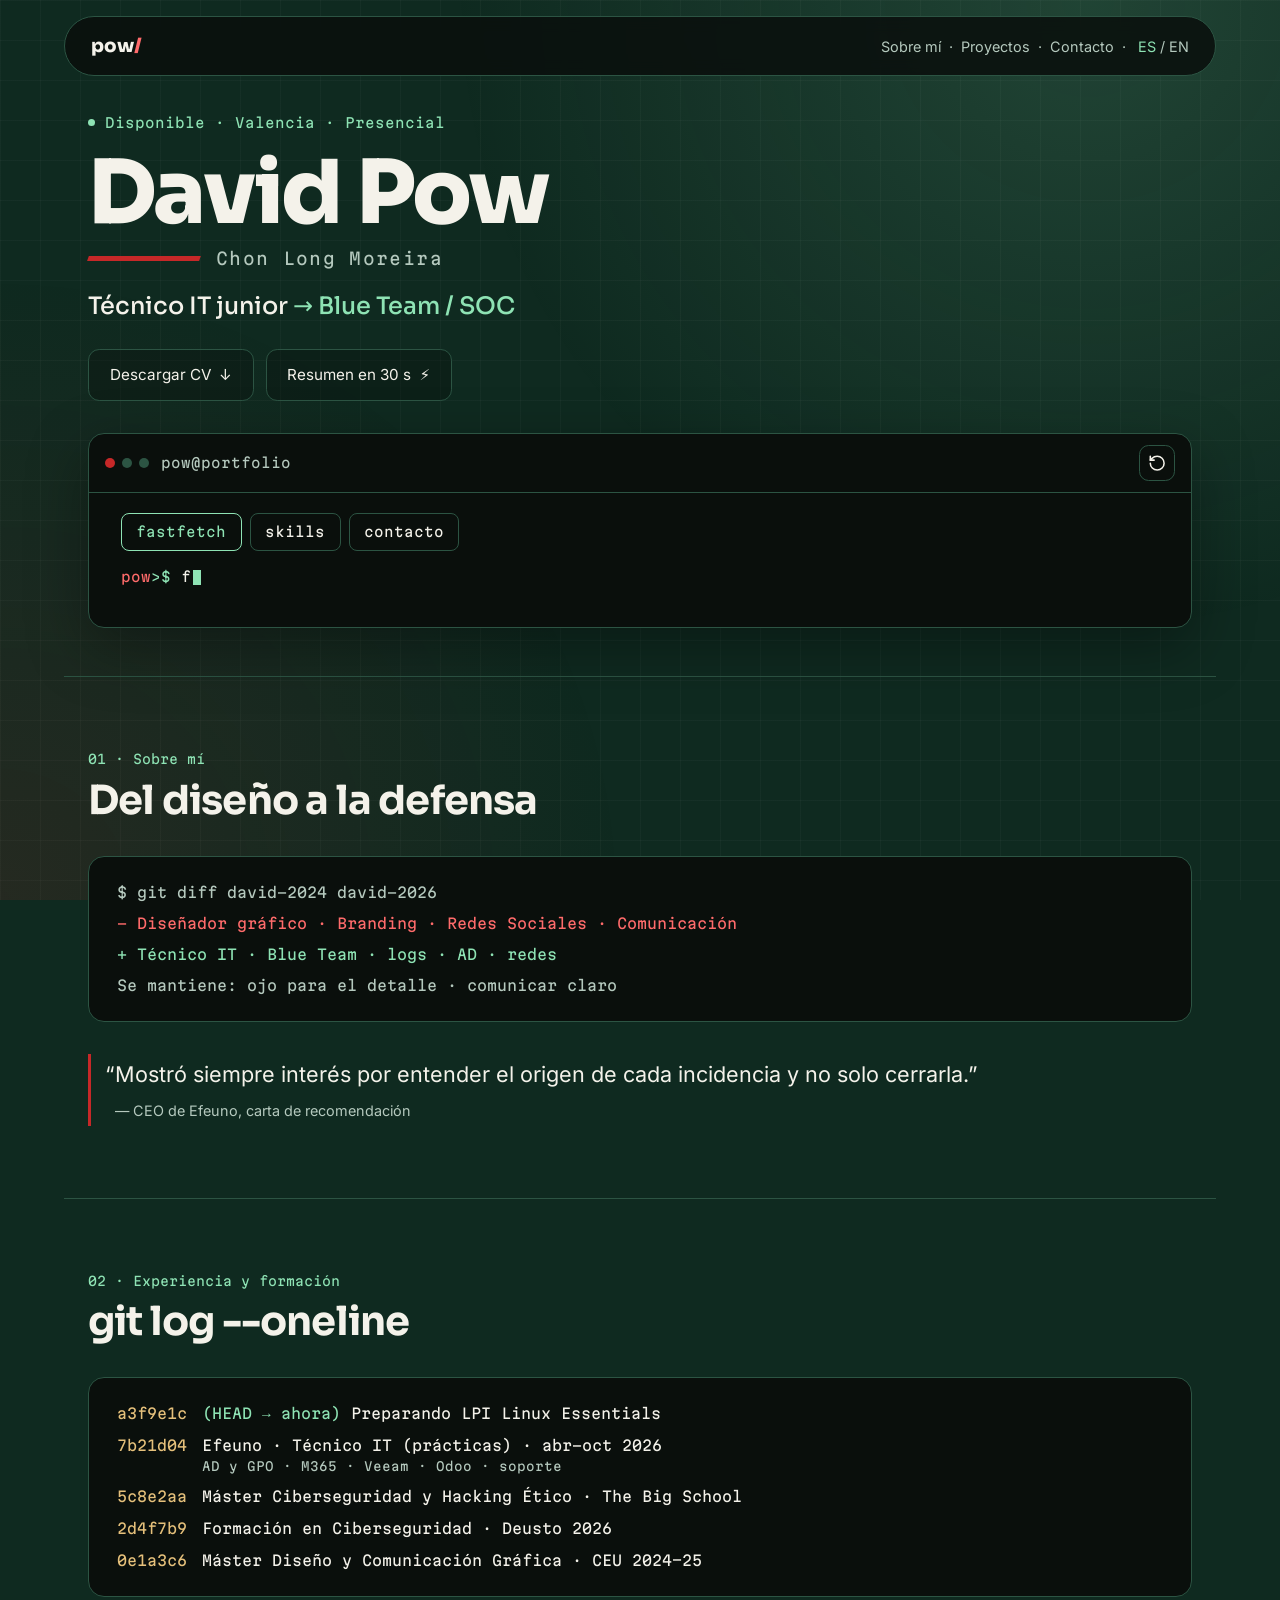
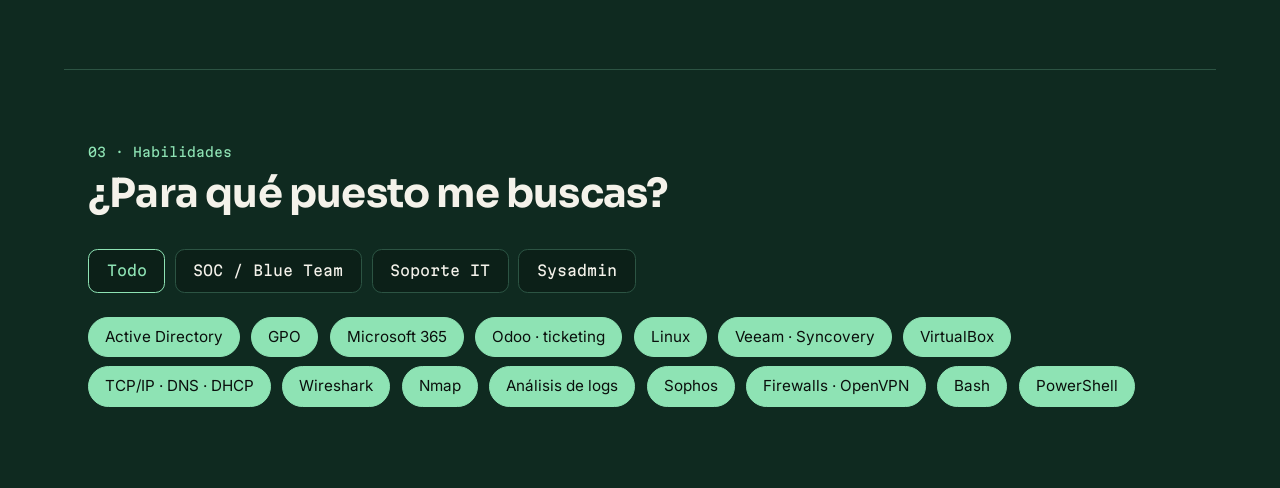
==== commit 45a1ce7c: "Habilidades con filtro por puesto y píldoras equilibradas" ====
--- a/index.html
+++ b/index.html
@@ -180,6 +180,36 @@
         </li>
       </ol>
     </section>
+    <section class="section" id="habilidades" aria-labelledby="habilidades-title">
+      <p class="section__label">03 · Habilidades</p>
+      <h2 class="section__title" id="habilidades-title">¿Para qué puesto me&nbsp;buscas?</h2>
+
+      <div class="filter" role="group" aria-label="Filtrar habilidades por puesto" hidden>
+        <button class="filter__btn" type="button" data-role="todo" aria-pressed="true">Todo</button>
+        <button class="filter__btn" type="button" data-role="soc" aria-pressed="false">SOC / Blue&nbsp;Team</button>
+        <button class="filter__btn" type="button" data-role="soporte" aria-pressed="false">Soporte IT</button>
+        <button class="filter__btn" type="button" data-role="sysadmin" aria-pressed="false">Sysadmin</button>
+      </div>
+      <p class="sr-only" id="skills-status" aria-live="polite"></p>
+
+      <ul class="chips">
+        <li class="chip" data-roles="soc soporte sysadmin">Active Directory</li>
+        <li class="chip" data-roles="soporte sysadmin">GPO</li>
+        <li class="chip" data-roles="soporte sysadmin">Microsoft 365</li>
+        <li class="chip" data-roles="soporte">Odoo&nbsp;· ticketing</li>
+        <li class="chip" data-roles="soc soporte sysadmin">Linux</li>
+        <li class="chip" data-roles="soporte sysadmin">Veeam&nbsp;· Syncovery</li>
+        <li class="chip" data-roles="soc sysadmin">VirtualBox</li>
+        <li class="chip" data-roles="soc soporte sysadmin">TCP/IP&nbsp;· DNS&nbsp;· DHCP</li>
+        <li class="chip" data-roles="soc sysadmin">Wireshark</li>
+        <li class="chip" data-roles="soc sysadmin">Nmap</li>
+        <li class="chip" data-roles="soc sysadmin">Análisis de logs</li>
+        <li class="chip" data-roles="soc soporte sysadmin">Sophos</li>
+        <li class="chip" data-roles="soc soporte sysadmin">Firewalls&nbsp;· OpenVPN</li>
+        <li class="chip" data-roles="soc sysadmin">Bash</li>
+        <li class="chip" data-roles="soc soporte sysadmin">PowerShell</li>
+      </ul>
+    </section>
   </main>
   <footer></footer>
 </body>
--- a/css/styles.css
+++ b/css/styles.css
@@ -425,3 +425,41 @@
 @media (max-width: 600px) {
   .log { padding: 1.25rem; font-size: .8rem; }
 }
+
+
+/* ===== 13. Habilidades ===== */
+.filter { display: flex; flex-wrap: wrap; gap: .6rem; margin-bottom: 1.5rem; }
+.filter__btn {
+  font: inherit; font-family: var(--f-label); font-size: .9rem;
+  color: var(--text);
+  background: rgb(10 15 12 / .35);
+  border: 1px solid var(--border); border-radius: .6rem;
+  padding: .6rem 1.1rem;
+  cursor: pointer;
+  transition: border-color .2s, color .2s;
+}
+.filter__btn:hover,
+.filter__btn[aria-pressed="true"] { border-color: var(--mint); color: var(--mint); }
+
+.chips { list-style: none; margin: 0; padding: 0; text-wrap: balance; }
+.chip {
+  display: inline-block;
+  margin: 0 .4rem .55rem 0;
+  padding: .45rem 1rem;
+  border: 1px solid var(--mint); border-radius: 999px;
+  background: var(--mint); color: var(--term);
+  font-size: .95rem; font-weight: 500;
+  white-space: nowrap;
+  transition: background-color .3s, color .3s, border-color .3s, opacity .3s;
+}
+.chip.is-dim {
+  background: transparent;
+  color: var(--text-2);
+  border-color: var(--border);
+  opacity: .55;
+}
+
+@media (max-width: 600px) {
+  .chips { text-wrap: pretty; }
+  .chip { padding: .4rem .8rem; font-size: .875rem; }
+}
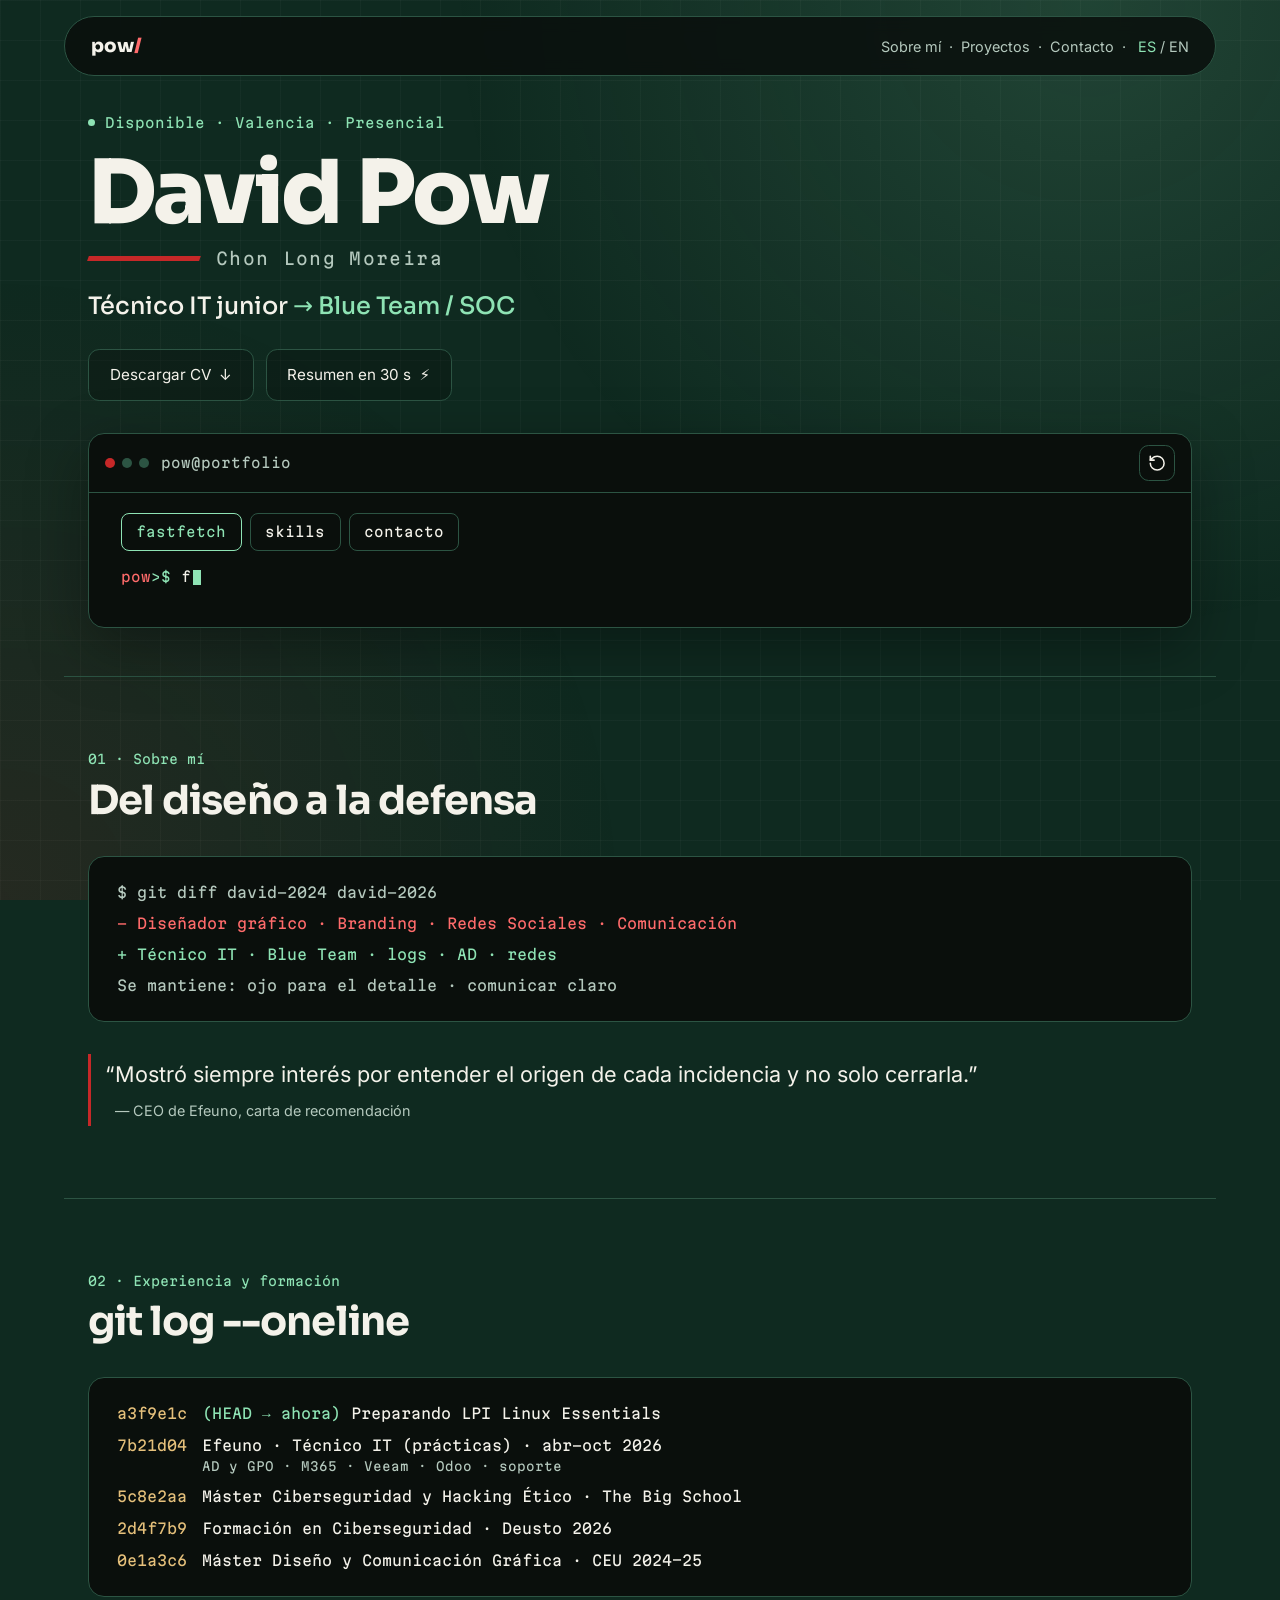
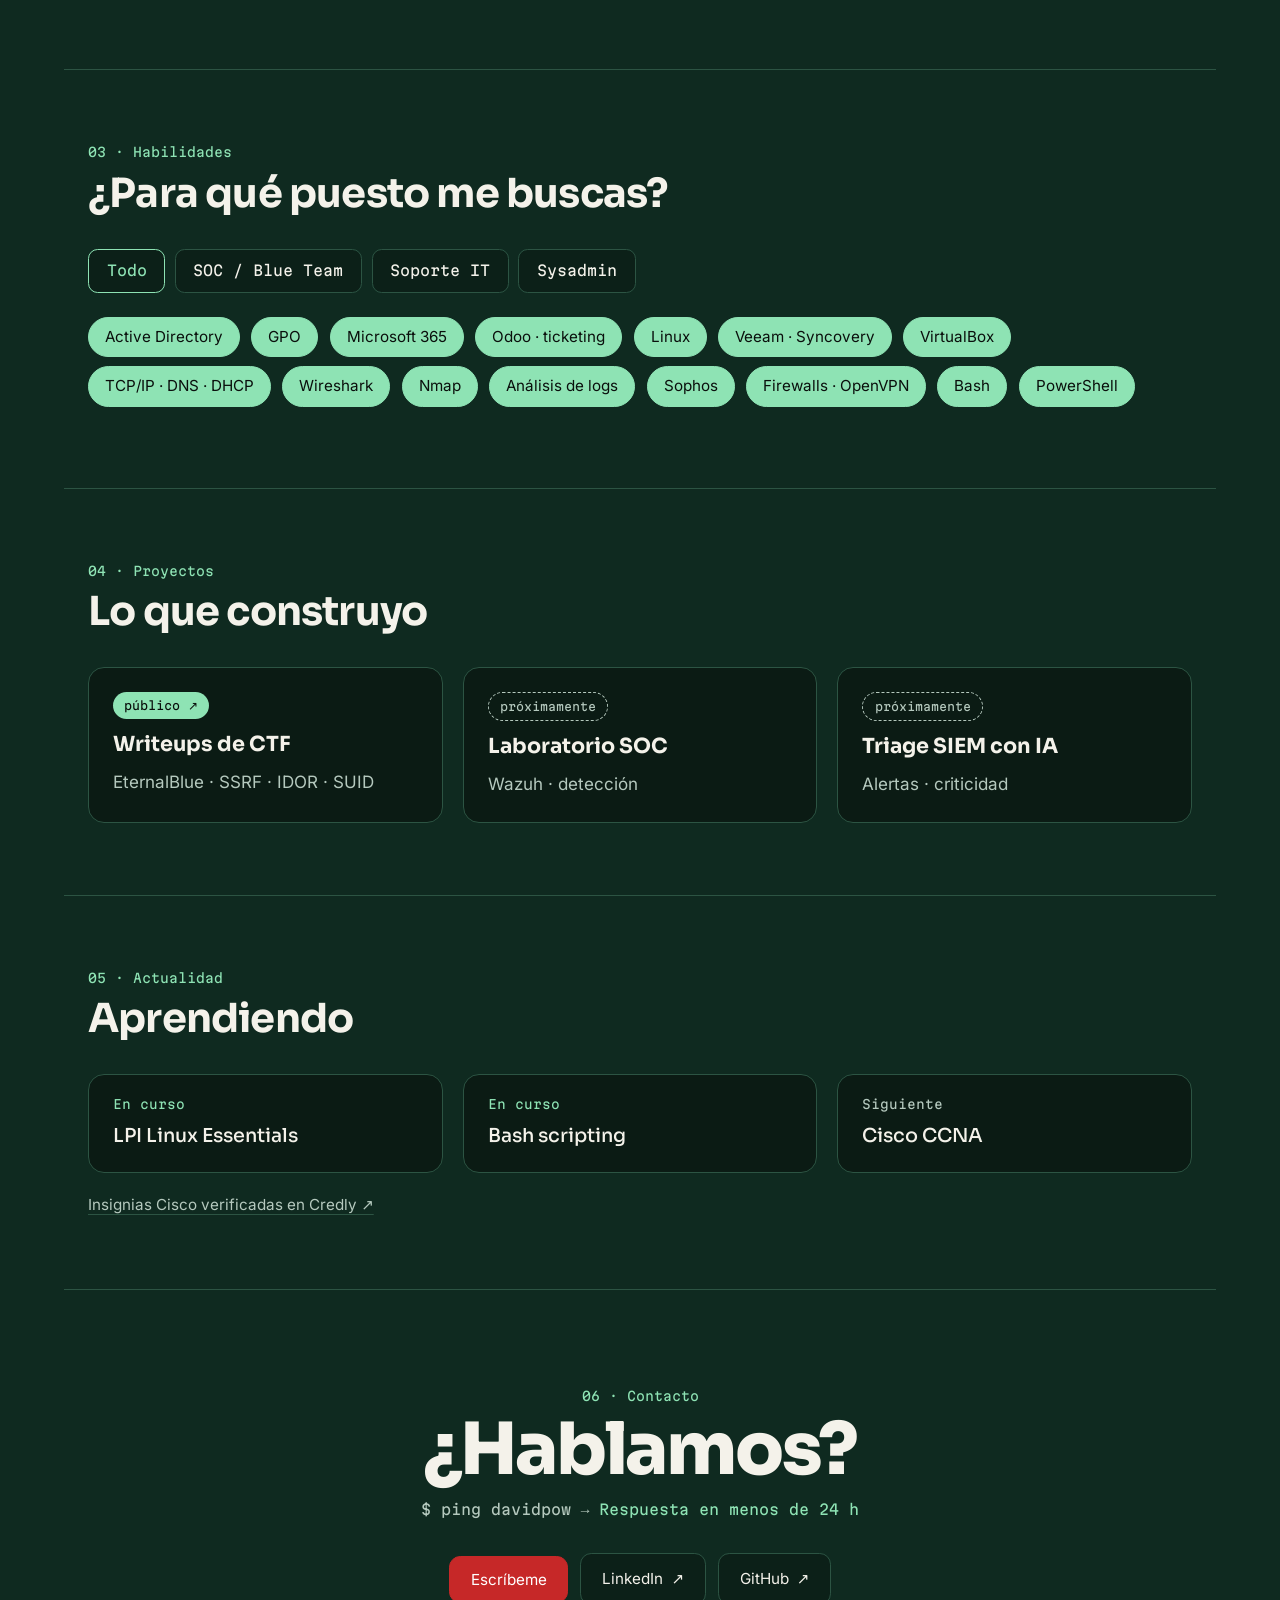
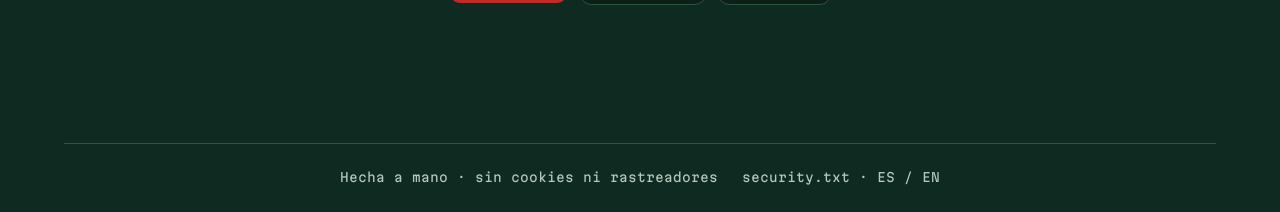
==== commit 6ee88a93: "Ahora mismo, Contacto con correo protegido, pie centrado y recarga al inicio" ====
--- a/index.html
+++ b/index.html
@@ -136,7 +136,7 @@
     </section>
     <section class="section" id="sobre-mi" aria-labelledby="sobre-mi-title">
       <p class="section__label">01 · Sobre mí</p>
-      <h2 class="section__title" id="sobre-mi-title">Del diseño a&nbsp;la&nbsp;defensa</h2>
+      <h2 class="section__title" id="Sobre-mi-title">Del diseño a&nbsp;la&nbsp;defensa</h2>
 
       <div class="diff" role="group" aria-label="Mi cambio de perfil, en formato git diff">
         <p class="diff__cmd"><span aria-hidden="true">$ </span>git diff david-2024 david-2026</p>
@@ -154,7 +154,7 @@
     </section>
     <section class="section" id="experiencia" aria-labelledby="experiencia-title">
       <p class="section__label">02 · Experiencia y formación</p>
-      <h2 class="section__title" id="experiencia-title">git&nbsp;log&nbsp;--oneline</h2>
+      <h2 class="section__title" id="Experiencia-title">git&nbsp;log&nbsp;--oneline</h2>
 
       <ol class="log">
         <li>
@@ -182,7 +182,7 @@
     </section>
     <section class="section" id="habilidades" aria-labelledby="habilidades-title">
       <p class="section__label">03 · Habilidades</p>
-      <h2 class="section__title" id="habilidades-title">¿Para qué puesto me&nbsp;buscas?</h2>
+      <h2 class="section__title" id="Habilidades-title">¿Para qué puesto me&nbsp;buscas?</h2>
 
       <div class="filter" role="group" aria-label="Filtrar habilidades por puesto" hidden>
         <button class="filter__btn" type="button" data-role="todo" aria-pressed="true">Todo</button>
@@ -210,7 +210,75 @@
         <li class="chip" data-roles="soc soporte sysadmin">PowerShell</li>
       </ul>
     </section>
+    <section class="section" id="proyectos" aria-labelledby="proyectos-title">
+      <p class="section__label">04 · Proyectos</p>
+      <h2 class="section__title" id="Proyectos-title">Lo que&nbsp;construyo</h2>
+
+      <ul class="projects">
+        <li>
+          <a class="project project--live" href="https://github.com/Davidpoww/Writeups" target="_blank" rel="noopener noreferrer">
+            <span class="badge badge--live">público <span aria-hidden="true">↗</span></span>
+            <h3 class="project__title">Writeups de&nbsp;CTF</h3>
+            <p class="project__tags">EternalBlue&nbsp;· SSRF&nbsp;· IDOR&nbsp;· SUID</p>
+            <span class="sr-only">(abre GitHub en otra pestaña)</span>
+          </a>
+        </li>
+        <li>
+          <div class="project project--soon">
+            <span class="badge badge--soon">próximamente</span>
+            <h3 class="project__title">Laboratorio&nbsp;SOC</h3>
+            <p class="project__tags">Wazuh&nbsp;· detección</p>
+          </div>
+        </li>
+        <li>
+          <div class="project project--soon">
+            <span class="badge badge--soon">próximamente</span>
+            <h3 class="project__title">Triage SIEM con&nbsp;IA</h3>
+            <p class="project__tags">Alertas&nbsp;· criticidad</p>
+          </div>
+        </li>
+      </ul>
+    </section>
+    <section class="section" id="ahora" aria-labelledby="ahora-title">
+      <p class="section__label">05 · Actualidad</p>
+      <h2 class="section__title" id="Actualidad-title">Aprendiendo</h2>
+
+      <ul class="now">
+        <li class="now__item">
+          <span class="now__state">En curso</span>
+          <span class="now__title">LPI Linux&nbsp;Essentials</span>
+        </li>
+        <li class="now__item">
+          <span class="now__state">En curso</span>
+          <span class="now__title">Bash scripting</span>
+        </li>
+        <li class="now__item now__item--next">
+          <span class="now__state">Siguiente</span>
+          <span class="now__title">Cisco&nbsp;CCNA</span>
+        </li>
+      </ul>
+
+      <p class="now__badges">
+        <a href="https://www.credly.com/users/davidpow" target="_blank" rel="noopener noreferrer">Insignias Cisco verificadas en&nbsp;Credly&nbsp;<span aria-hidden="true">↗</span></a>
+      </p>
+    </section>
+
+    <section class="section contact" id="contacto" aria-labelledby="contacto-title">
+      <p class="section__label">06 · Contacto</p>
+      <h2 class="contact__title" id="Contacto-title">¿Hablamos?</h2>
+      <p class="contact__ping"><span aria-hidden="true">$ </span>ping davidpow <span aria-hidden="true">→</span> <span class="contact__reply">Respuesta en menos de&nbsp;24&nbsp;h</span></p>
+
+      <div class="contact__actions">
+        <button class="btn btn--primary" type="button" id="mail-btn" hidden>Escríbeme</button>
+        <a class="btn" href="https://www.linkedin.com/in/davidpow" target="_blank" rel="noopener noreferrer">LinkedIn <span aria-hidden="true">↗</span></a>
+        <a class="btn" href="https://github.com/Davidpoww" target="_blank" rel="noopener noreferrer">GitHub <span aria-hidden="true">↗</span></a>
+      </div>
+      <p class="contact__mail" id="mail-text" aria-live="polite"></p>
+    </section>
   </main>
-  <footer></footer>
+    <footer class="site-footer">
+    <p>Hecha a mano&nbsp;· sin cookies ni&nbsp;rastreadores</p>
+    <p><a href="/.well-known/security.txt">security.txt</a> · <a href="/en/" hreflang="en" aria-label="Switch to English">ES / EN</a></p>
+  </footer>
 </body>
 </html>
--- a/css/styles.css
+++ b/css/styles.css
@@ -118,6 +118,7 @@
 }
 .nav__links a { color: var(--text-2); text-decoration: none; transition: color .2s; }
 .nav__links a:hover { color: var(--red-light); }
+.nav__links a[aria-current="true"] { color: var(--mint); }
 .nav__lang .is-active { color: var(--mint); }
 
 @media (max-width: 480px) {
@@ -188,7 +189,7 @@
 }
 .btn:hover { transform: translateY(-2px); border-color: var(--mint); color: var(--mint); }
 .btn--primary { background: var(--red); border-color: var(--red); color: #fff; }
-.btn--primary:hover { background: #A61F1F; color: #fff; }
+.btn--primary:hover { background: #A61F1F; border-color: #A61F1F; color: #fff; }
 
 /* ===== 9. Terminal ===== */
 .term {
@@ -463,3 +464,103 @@
   .chips { text-wrap: pretty; }
   .chip { padding: .4rem .8rem; font-size: .875rem; }
 }
+
+/* ===== 14. Proyectos ===== */
+.projects {
+  list-style: none; margin: 0; padding: 0;
+  display: grid; gap: 1.25rem;
+}
+@media (min-width: 760px) {
+  .projects { grid-template-columns: repeat(3, 1fr); }
+}
+.projects li { display: flex; }
+
+.project {
+  flex: 1;
+  display: flex; flex-direction: column; align-items: flex-start; gap: .75rem;
+  padding: 1.5rem;
+  background: rgb(10 15 12 / .55);
+  border: 1px solid var(--border); border-radius: 1rem;
+  color: var(--text); text-decoration: none;
+}
+.project__title {
+  margin: 0;
+  font-family: var(--f-title); font-weight: 700;
+  font-size: 1.3rem; line-height: 1.25;
+  transition: color .25s;
+}
+.project__tags { margin: 0; color: var(--text-2); }
+
+/* Tarjeta enlace: reacciona al pasar el ratón */
+.project--live { transition: border-color .25s, transform .25s; }
+.project--live:hover { border-color: var(--mint); transform: translateY(-3px); }
+.project--live:hover .project__title { color: var(--mint); }
+
+/* Etiquetas */
+.badge {
+  font-family: var(--f-label); font-size: .72rem;
+  padding: .25rem .7rem; border-radius: 999px;
+}
+.badge--live { background: var(--mint); color: var(--term); }
+.badge--soon { border: 1px dashed var(--text-2); color: var(--text-2); }
+
+/* ===== 15. Ahora mismo ===== */
+.now {
+  list-style: none; margin: 0; padding: 0;
+  display: grid; gap: 1.25rem;
+}
+@media (min-width: 760px) {
+  .now { grid-template-columns: repeat(3, 1fr); }
+}
+.now__item {
+  display: flex; flex-direction: column; gap: .35rem;
+  padding: 1.25rem 1.5rem;
+  background: rgb(10 15 12 / .55);
+  border: 1px solid var(--border); border-radius: 1rem;
+}
+.now__state { font-family: var(--f-label); font-size: .78rem; color: var(--mint); }
+.now__item--next .now__state { color: var(--text-2); }
+.now__title { font-family: var(--f-title); font-weight: 500; font-size: 1.2rem; }
+
+.now__badges { margin: 1.25rem 0 0; font-size: .95rem; }
+.now__badges a {
+  color: var(--text-2);
+  text-decoration-color: var(--border);
+  text-underline-offset: .25em;
+  transition: color .2s;
+}
+.now__badges a:hover { color: var(--mint); }
+
+/* ===== 16. Contacto ===== */
+.contact { text-align: center; padding-block: 6rem; }
+.contact__title {
+  margin: .25rem 0 .75rem;
+  font-family: var(--f-title); font-weight: 800;
+  font-size: clamp(2.5rem, 7vw, 4.5rem);
+  line-height: 1; letter-spacing: -.03em;
+}
+.contact__ping { margin: 0 0 2rem; font-family: var(--f-label); font-size: .9rem; color: var(--text-2); }
+.contact__reply { color: var(--mint); }
+.contact__actions {
+  display: flex; flex-wrap: wrap; justify-content: center; align-items: center;
+  gap: .75rem;
+}
+.btn { white-space: nowrap; }
+button.btn { font-family: inherit; cursor: pointer; }
+.contact__mail {
+  margin: 1.25rem 0 0; min-height: 1.5em;
+  font-family: var(--f-label); font-size: .9rem; color: var(--mint);
+}
+
+/* ===== 17. Pie ===== */
+.site-footer {
+  max-width: var(--max); margin: 0 auto;
+  padding: 1.5rem;
+  border-top: 1px solid var(--border);
+  display: flex; flex-wrap: wrap; justify-content: center; gap: .5rem 1.5rem;
+  text-align: center;
+  font-family: var(--f-label); font-size: .78rem; color: var(--text-2);
+}
+.site-footer p { margin: 0; }
+.site-footer a { color: var(--text-2); text-decoration: none; }
+.site-footer a:hover { color: var(--red-light); }
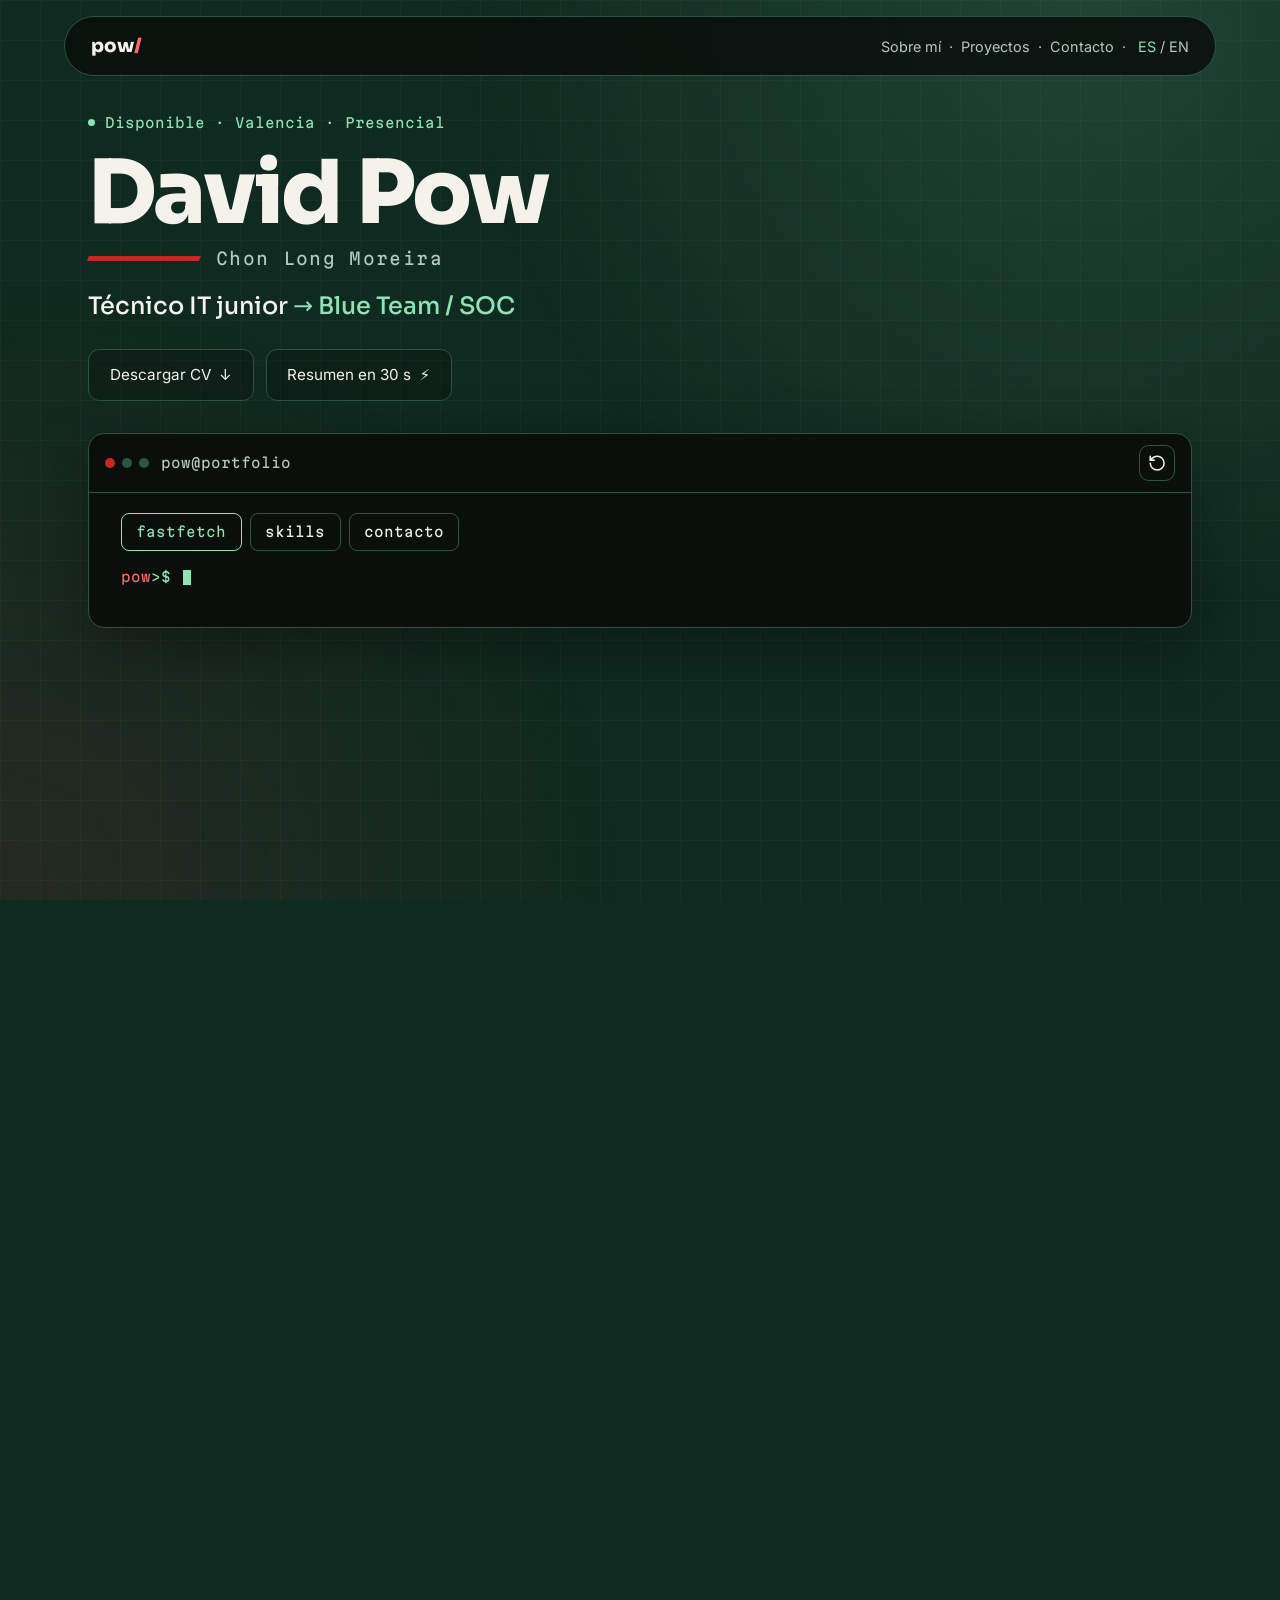
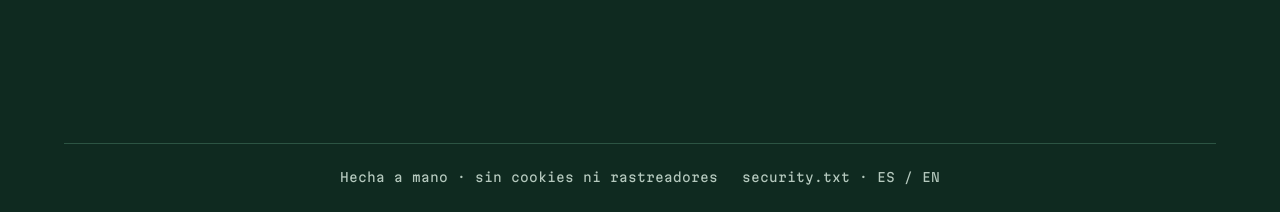
==== commit 07594542: "Fundido de secciones, barra de progreso y mensaje en consola" ====
--- a/index.html
+++ b/index.html
@@ -246,7 +246,7 @@
       <ul class="now">
         <li class="now__item">
           <span class="now__state">En curso</span>
-          <span class="now__title">LPI Linux&nbsp;Essentials</span>
+          <span class="now__title">LPI&nbsp;Essentials</span>
         </li>
         <li class="now__item">
           <span class="now__state">En curso</span>
--- a/css/styles.css
+++ b/css/styles.css
@@ -564,3 +564,24 @@
 .site-footer p { margin: 0; }
 .site-footer a { color: var(--text-2); text-decoration: none; }
 .site-footer a:hover { color: var(--red-light); }
+
+/* ===== 18. Fundido de secciones ===== */
+.reveal {
+  opacity: 0;
+  transform: translateY(16px);
+  transition: opacity .7s ease, transform .7s ease;
+}
+.reveal.is-visible {
+  opacity: 1;
+  transform: none;
+}
+
+/* ===== 19. Barra de progreso ===== */
+.progress {
+  position: fixed; top: 0; left: 0; right: 0; z-index: 60;
+  height: 3px;
+  background: var(--red);
+  transform: scaleX(0);
+  transform-origin: left;
+  pointer-events: none;
+}
